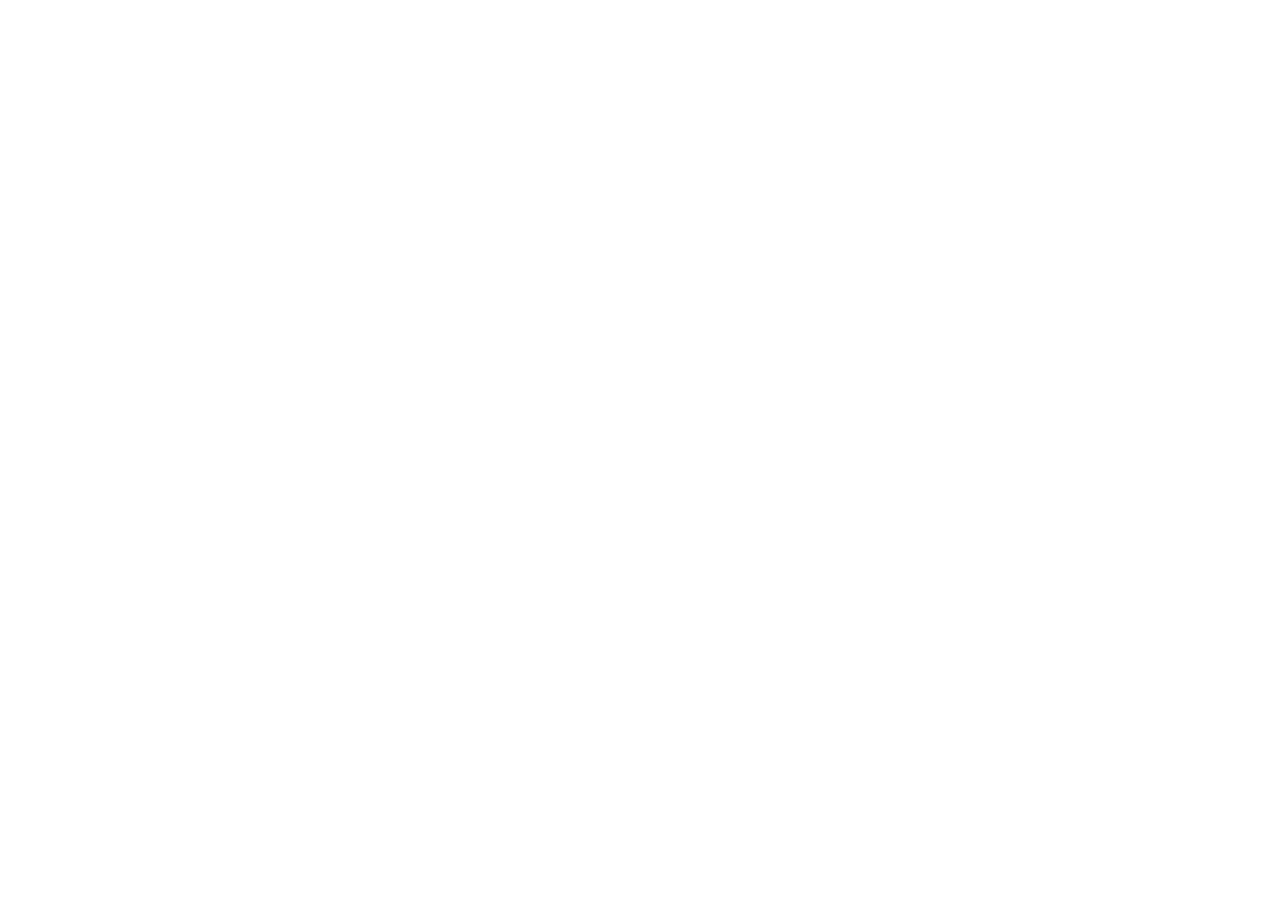
==== index.html @ 6d399a7b "Chance: built game (from 048cdc6)" ====
<!doctype html>
<html lang="en">
  <head>
    <meta charset="UTF-8" />
    <meta name="viewport" content="width=device-width, initial-scale=1, viewport-fit=cover" />
    <meta name="theme-color" content="#0a1020" />
    <title>Chance</title>
    <script type="module" crossorigin src="/chance/assets/index-m3_eQbz6.js"></script>
    <link rel="stylesheet" crossorigin href="/chance/assets/index-VLb3RYq-.css">
  </head>
  <body>
    <div id="root"></div>
  </body>
</html>
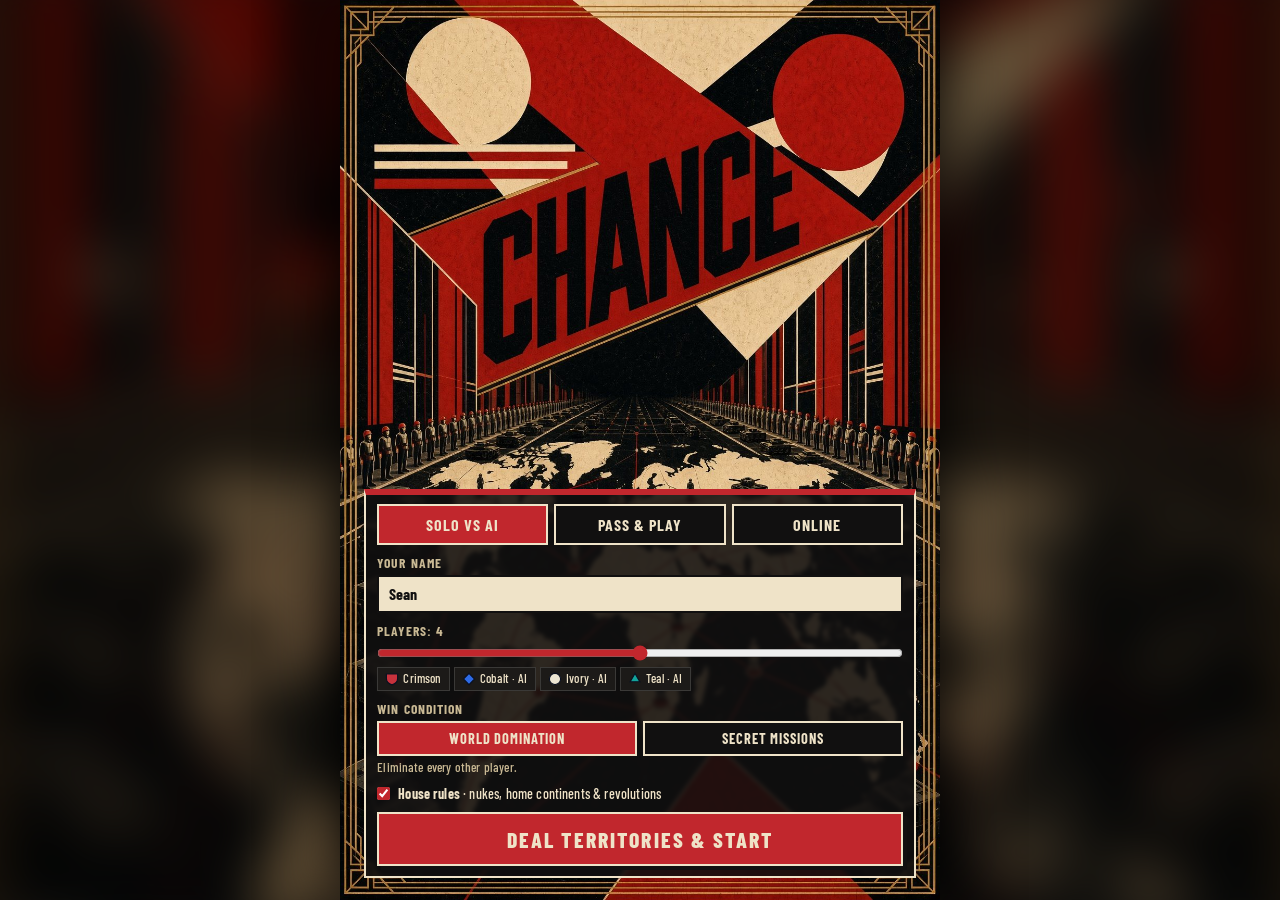
==== commit 6c9efa0a: "Chance: built game (from 3e6b5f7)" ====
--- a/index.html
+++ b/index.html
@@ -5,8 +5,8 @@
     <meta name="viewport" content="width=device-width, initial-scale=1, viewport-fit=cover" />
     <meta name="theme-color" content="#0a1020" />
     <title>Chance</title>
-    <script type="module" crossorigin src="/chance/assets/index-m3_eQbz6.js"></script>
-    <link rel="stylesheet" crossorigin href="/chance/assets/index-VLb3RYq-.css">
+    <script type="module" crossorigin src="./assets/index-CQI0tXYa.js"></script>
+    <link rel="stylesheet" crossorigin href="./assets/index-kdKNKv2z.css">
   </head>
   <body>
     <div id="root"></div>
--- a/assets/index-kdKNKv2z.css
+++ b/assets/index-kdKNKv2z.css
@@ -0,0 +1 @@
+/*! tailwindcss v4.3.3 | MIT License | https://tailwindcss.com */@layer properties{@supports (((-webkit-hyphens:none)) and (not (margin-trim:inline))) or ((-moz-orient:inline) and (not (color:rgb(from red r g b)))){*,:before,:after,::backdrop{--tw-rotate-x:initial;--tw-rotate-y:initial;--tw-rotate-z:initial;--tw-skew-x:initial;--tw-skew-y:initial;--tw-space-y-reverse:0;--tw-font-weight:initial;--tw-tracking:initial;--tw-shadow:0 0 #0000;--tw-shadow-color:initial;--tw-shadow-alpha:100%;--tw-inset-shadow:0 0 #0000;--tw-inset-shadow-color:initial;--tw-inset-shadow-alpha:100%;--tw-ring-color:initial;--tw-ring-shadow:0 0 #0000;--tw-inset-ring-color:initial;--tw-inset-ring-shadow:0 0 #0000;--tw-ring-inset:initial;--tw-ring-offset-width:0px;--tw-ring-offset-color:#fff;--tw-ring-offset-shadow:0 0 #0000;--tw-outline-style:solid;--tw-blur:initial;--tw-brightness:initial;--tw-contrast:initial;--tw-grayscale:initial;--tw-hue-rotate:initial;--tw-invert:initial;--tw-opacity:initial;--tw-saturate:initial;--tw-sepia:initial;--tw-drop-shadow:initial;--tw-drop-shadow-color:initial;--tw-drop-shadow-alpha:100%;--tw-drop-shadow-size:initial}}}@layer theme{:root,:host{--font-sans:-apple-system, BlinkMacSystemFont, "Segoe UI", Roboto, "Helvetica Neue", "Noto Sans", Arial, sans-serif, "Apple Color Emoji", "Segoe UI Emoji", "Segoe UI Symbol", "Noto Color Emoji";--font-mono:ui-monospace, SFMono-Regular, Menlo, Monaco, Consolas, "Liberation Mono", "Courier New", monospace;--color-red-300:oklch(80.8% .114 19.571);--spacing:.25rem;--container-sm:24rem;--text-xs:.75rem;--text-xs--line-height:calc(1 / .75);--text-sm:.875rem;--text-sm--line-height:calc(1.25 / .875);--text-lg:1.125rem;--text-lg--line-height:calc(1.75 / 1.125);--text-2xl:1.5rem;--text-2xl--line-height:calc(2 / 1.5);--font-weight-bold:700;--font-weight-black:900;--tracking-wider:.05em;--radius-sm:.25rem;--default-transition-duration:.15s;--default-transition-timing-function:cubic-bezier(.4, 0, .2, 1);--default-font-family:var(--font-sans);--default-mono-font-family:var(--font-mono)}}@layer base{*,:after,:before,::backdrop{box-sizing:border-box;border:0 solid;margin:0;padding:0}::file-selector-button{box-sizing:border-box;border:0 solid;margin:0;padding:0}html,:host{-webkit-text-size-adjust:100%;-moz-tab-size:4;tab-size:4;line-height:1.5;font-family:var(--default-font-family,-apple-system, BlinkMacSystemFont, "Segoe UI", Roboto, "Helvetica Neue", "Noto Sans", Arial, sans-serif, "Apple Color Emoji", "Segoe UI Emoji", "Segoe UI Symbol", "Noto Color Emoji");font-feature-settings:var(--default-font-feature-settings,normal);font-variation-settings:var(--default-font-variation-settings,normal);-webkit-tap-highlight-color:transparent}hr{height:0;color:inherit;border-top-width:1px}abbr:where([title]){-webkit-text-decoration:underline dotted;text-decoration:underline dotted}h1,h2,h3,h4,h5,h6{font-size:inherit;font-weight:inherit}a{color:inherit;-webkit-text-decoration:inherit;text-decoration:inherit}b,strong{font-weight:bolder}code,kbd,samp,pre{font-family:var(--default-mono-font-family,ui-monospace, SFMono-Regular, Menlo, Monaco, Consolas, "Liberation Mono", "Courier New", monospace);font-feature-settings:var(--default-mono-font-feature-settings,normal);font-variation-settings:var(--default-mono-font-variation-settings,normal);font-size:1em}small{font-size:80%}sub,sup{vertical-align:baseline;font-size:75%;line-height:0;position:relative}sub{bottom:-.25em}sup{top:-.5em}table{text-indent:0;border-color:inherit;border-collapse:collapse}:-moz-focusring:where(:not(iframe)){outline:auto}progress{vertical-align:baseline}summary{display:list-item}ol,ul,menu{list-style:none}img,svg,video,canvas,audio,iframe,embed,object{vertical-align:middle;display:block}img,video{max-width:100%;height:auto}button,input,select,optgroup,textarea{font:inherit;font-feature-settings:inherit;font-variation-settings:inherit;letter-spacing:inherit;color:inherit;opacity:1;background-color:#0000;border-radius:0}::file-selector-button{font:inherit;font-feature-settings:inherit;font-variation-settings:inherit;letter-spacing:inherit;color:inherit;opacity:1;background-color:#0000;border-radius:0}:where(select:is([multiple],[size])) optgroup{font-weight:bolder}:where(select:is([multiple],[size])) optgroup option{padding-inline-start:20px}::file-selector-button{margin-inline-end:4px}::placeholder{opacity:1}@supports (not ((-webkit-appearance:-apple-pay-button))) or (contain-intrinsic-size:1px){::placeholder{color:currentColor}@supports (color:color-mix(in lab,red,red)){::placeholder{color:color-mix(in oklab,currentcolor 50%,transparent)}}}textarea{resize:vertical}::-webkit-search-decoration{-webkit-appearance:none}::-webkit-date-and-time-value{min-height:1lh;text-align:inherit}::-webkit-datetime-edit{display:inline-flex}::-webkit-datetime-edit-fields-wrapper{padding:0}::-webkit-datetime-edit{padding-block:0}::-webkit-datetime-edit-year-field{padding-block:0}::-webkit-datetime-edit-month-field{padding-block:0}::-webkit-datetime-edit-day-field{padding-block:0}::-webkit-datetime-edit-hour-field{padding-block:0}::-webkit-datetime-edit-minute-field{padding-block:0}::-webkit-datetime-edit-second-field{padding-block:0}::-webkit-datetime-edit-millisecond-field{padding-block:0}::-webkit-datetime-edit-meridiem-field{padding-block:0}::-webkit-calendar-picker-indicator{line-height:1}:-moz-ui-invalid{box-shadow:none}button,input:where([type=button],[type=reset],[type=submit]){-webkit-appearance:button;-moz-appearance:button;appearance:button}::file-selector-button{-webkit-appearance:button;-moz-appearance:button;appearance:button}::-webkit-inner-spin-button{height:auto}::-webkit-outer-spin-button{height:auto}[hidden]:where(:not([hidden=until-found])){display:none!important}}@layer components;@layer utilities{.visible{visibility:visible}.absolute{position:absolute}.fixed{position:fixed}.relative{position:relative}.static{position:static}.container{width:100%}@media(min-width:40rem){.container{max-width:40rem}}@media(min-width:48rem){.container{max-width:48rem}}@media(min-width:64rem){.container{max-width:64rem}}@media(min-width:80rem){.container{max-width:80rem}}@media(min-width:96rem){.container{max-width:96rem}}.my-1{margin-block:var(--spacing)}.my-2{margin-block:calc(var(--spacing) * 2)}.mt-1{margin-top:var(--spacing)}.mt-2{margin-top:calc(var(--spacing) * 2)}.mb-1{margin-bottom:var(--spacing)}.mb-2{margin-bottom:calc(var(--spacing) * 2)}.mb-3{margin-bottom:calc(var(--spacing) * 3)}.block{display:block}.flex{display:flex}.grid{display:grid}.hidden{display:none}.inline{display:inline}.inline-block{display:inline-block}.table{display:table}.h-3{height:calc(var(--spacing) * 3)}.w-3{width:calc(var(--spacing) * 3)}.w-full{width:100%}.max-w-sm{max-width:var(--container-sm)}.flex-1{flex:1}.shrink{flex-shrink:1}.grow{flex-grow:1}.transform{transform:var(--tw-rotate-x,) var(--tw-rotate-y,) var(--tw-rotate-z,) var(--tw-skew-x,) var(--tw-skew-y,)}.transform\!{transform:var(--tw-rotate-x,) var(--tw-rotate-y,) var(--tw-rotate-z,) var(--tw-skew-x,) var(--tw-skew-y,)!important}.cursor-pointer{cursor:pointer}.resize{resize:both}.grid-cols-2{grid-template-columns:repeat(2,minmax(0,1fr))}.grid-cols-3{grid-template-columns:repeat(3,minmax(0,1fr))}.flex-wrap{flex-wrap:wrap}.items-center{align-items:center}.justify-center{justify-content:center}.gap-1{gap:var(--spacing)}.gap-1\.5{gap:calc(var(--spacing) * 1.5)}.gap-2{gap:calc(var(--spacing) * 2)}:where(.space-y-1>:not(:last-child)){--tw-space-y-reverse:0;margin-block-start:calc(var(--spacing) * var(--tw-space-y-reverse));margin-block-end:calc(var(--spacing) * calc(1 - var(--tw-space-y-reverse)))}.rounded{border-radius:.25rem}.rounded-sm{border-radius:var(--radius-sm)}.text-center{text-align:center}.text-left{text-align:left}.align-middle{vertical-align:middle}.text-2xl{font-size:var(--text-2xl);line-height:var(--tw-leading,var(--text-2xl--line-height))}.text-lg{font-size:var(--text-lg);line-height:var(--tw-leading,var(--text-lg--line-height))}.text-sm{font-size:var(--text-sm);line-height:var(--tw-leading,var(--text-sm--line-height))}.text-xs{font-size:var(--text-xs);line-height:var(--tw-leading,var(--text-xs--line-height))}.font-black{--tw-font-weight:var(--font-weight-black);font-weight:var(--font-weight-black)}.font-bold{--tw-font-weight:var(--font-weight-bold);font-weight:var(--font-weight-bold)}.tracking-wider{--tw-tracking:var(--tracking-wider);letter-spacing:var(--tracking-wider)}.text-\[\#C9B994\]{color:#c9b994}.text-\[\#E9DCC0\]{color:#e9dcc0}.text-\[\#ffd257\]{color:#ffd257}.text-red-300{color:var(--color-red-300)}.uppercase{text-transform:uppercase}.line-through{text-decoration-line:line-through}.underline{text-decoration-line:underline}.accent-\[\#C1272D\]{accent-color:#c1272d}.opacity-40{opacity:.4}.shadow{--tw-shadow:0 1px 3px 0 var(--tw-shadow-color,#0000001a), 0 1px 2px -1px var(--tw-shadow-color,#0000001a);box-shadow:var(--tw-inset-shadow),var(--tw-inset-ring-shadow),var(--tw-ring-offset-shadow),var(--tw-ring-shadow),var(--tw-shadow)}.ring{--tw-ring-shadow:var(--tw-ring-inset,) 0 0 0 calc(1px + var(--tw-ring-offset-width)) var(--tw-ring-color,currentcolor);box-shadow:var(--tw-inset-shadow),var(--tw-inset-ring-shadow),var(--tw-ring-offset-shadow),var(--tw-ring-shadow),var(--tw-shadow)}.outline{outline-style:var(--tw-outline-style);outline-width:1px}.blur{--tw-blur:blur(8px);filter:var(--tw-blur,) var(--tw-brightness,) var(--tw-contrast,) var(--tw-grayscale,) var(--tw-hue-rotate,) var(--tw-invert,) var(--tw-saturate,) var(--tw-sepia,) var(--tw-drop-shadow,)}.filter{filter:var(--tw-blur,) var(--tw-brightness,) var(--tw-contrast,) var(--tw-grayscale,) var(--tw-hue-rotate,) var(--tw-invert,) var(--tw-saturate,) var(--tw-sepia,) var(--tw-drop-shadow,)}.filter\!{filter:var(--tw-blur,) var(--tw-brightness,) var(--tw-contrast,) var(--tw-grayscale,) var(--tw-hue-rotate,) var(--tw-invert,) var(--tw-saturate,) var(--tw-sepia,) var(--tw-drop-shadow,)!important}.transition{transition-property:color,background-color,border-color,outline-color,text-decoration-color,fill,stroke,--tw-gradient-from,--tw-gradient-via,--tw-gradient-to,opacity,box-shadow,transform,translate,scale,rotate,filter,-webkit-backdrop-filter,backdrop-filter,display,content-visibility,overlay,pointer-events;transition-timing-function:var(--tw-ease,var(--default-transition-timing-function));transition-duration:var(--tw-duration,var(--default-transition-duration))}}@font-face{font-family:Chance Serif;src:url(./DejaVuSerif-Bold-DDJWXn0h.ttf)format("truetype");font-weight:700;font-display:block}@font-face{font-family:Chance Condensed;src:url(./BarlowCondensed-Medium-D5SstYzJ.ttf)format("truetype");font-weight:500;font-display:swap}@font-face{font-family:Chance Condensed;src:url(./BarlowCondensed-Bold-B8gd-ZdH.ttf)format("truetype");font-weight:700;font-display:swap}@font-face{font-family:Chance Condensed;src:url(./BarlowCondensed-ExtraBold-BvZWzdVf.ttf)format("truetype");font-weight:800;font-display:swap}:root{--red:#c1272d;--red-hi:#d8363c;--ink:#111010;--ink2:#1c1a18;--cream:#efe3c8;--cream2:#c9b994;--gold:#b8964f}html,body,#root{background:var(--ink);color:var(--cream);letter-spacing:.01em;margin:0;font-family:Chance Condensed,Barlow Condensed,Arial Narrow,system-ui,sans-serif;font-weight:500}.menu-bg{background:var(--ink)}.btn{background:var(--ink);border:2px solid var(--cream);color:var(--cream);text-transform:uppercase;letter-spacing:.06em;border-radius:0;padding:.4rem .8rem;font-weight:700}.btn:hover{background:#2a2622}.btn-on{background:var(--red);color:var(--cream);border-color:var(--cream)}.btn-on:hover{background:var(--red-hi)}.btn-sm{padding:.3rem .65rem;font-size:.9rem}.btn-xs{border-width:1px;padding:.15rem .45rem;font-size:.78rem}.btn-start{letter-spacing:.1em;box-shadow:4px 4px 0 var(--ink);padding:.55rem;font-size:1.35rem;font-weight:800}.panel{border:2px solid var(--cream2);border-top:6px solid var(--red);background:#111010ee;border-radius:0;padding:.6rem .75rem}.card{background:var(--cream);color:var(--ink);border:1px solid var(--ink);border-radius:0;padding:.15rem .4rem;font-size:.78rem;font-weight:700}.wordmark{letter-spacing:.08em;background:var(--red);color:var(--ink);padding:0 .5rem;font-size:1.35rem;font-weight:800;display:inline-block;transform:skew(-12deg)}.lbl{text-transform:uppercase;letter-spacing:.08em;color:var(--cream2);margin-bottom:.1rem;font-size:.85rem;font-weight:700;display:block}.field{background:var(--cream);width:100%;color:var(--ink);border:2px solid var(--ink);border-radius:0;padding:.3rem .6rem;font-size:1rem;font-weight:700}.chip{background:var(--ink2);border:1px solid #fff2;align-items:center;gap:.25rem;padding:.1rem .45rem;font-size:.8rem;display:flex}.hint{color:var(--cream2);margin-bottom:.5rem;font-size:.82rem;line-height:1.2}.title-screen{background:var(--ink);justify-content:center;align-items:center;display:flex;position:fixed;top:0;right:0;bottom:0;left:0;overflow:hidden}.title-screen:before{content:"";background:var(--poster) center / cover no-repeat;filter:blur(28px)brightness(.45)saturate(1.2);position:absolute;top:-40px;right:-40px;bottom:-40px;left:-40px}.poster-box{aspect-ratio:2/3;max-width:100vw;height:min(100dvh,150vw);position:relative;box-shadow:0 0 60px #000}.poster-img{object-fit:contain;-webkit-user-select:none;user-select:none;width:100%;height:100%;display:block}.poster-slot{justify-content:center;align-items:flex-end;display:flex;position:absolute;top:47%;right:4%;bottom:2.5%;left:4%}.poster-panel{border:2px solid var(--cream);border-top:6px solid var(--red);-webkit-backdrop-filter:blur(2px);backdrop-filter:blur(2px);width:100%;max-height:100%;color:var(--cream);background:#111010dd;padding:.6rem .7rem;overflow-y:auto}.poster-panel.loading{text-align:center;text-transform:uppercase;letter-spacing:.15em;max-width:70%;font-size:1.1rem;font-weight:800}.loadbar{border:2px solid var(--cream);height:10px;margin-bottom:.4rem;overflow:hidden}.loadbar i{background:var(--red);width:40%;height:100%;animation:.9s ease-in-out infinite alternate load;display:block}@keyframes load{0%{transform:translate(-100%)}to{transform:translate(250%)}}@media(max-aspect-ratio:2/3){.title-screen{align-items:flex-start}.poster-box{width:100vw;height:auto}.poster-slot{top:auto;left:16px;right:16px;bottom:calc(16px + env(safe-area-inset-bottom));position:fixed}.poster-panel{max-height:calc(100dvh - 32px - 82vw)}}.turnchip{text-transform:uppercase;letter-spacing:.05em;text-transform:capitalize;border:2px solid #0a1020;border-radius:0;margin-left:auto;padding:.15rem .7rem;font-size:.8rem;font-weight:700}.overlay{z-index:20;background:#111010cc;justify-content:center;align-items:center;display:flex;position:fixed;top:0;right:0;bottom:0;left:0}.game{height:100dvh;display:grid}.game.desktop{grid-template-rows:auto 1fr;grid-template-columns:1fr 300px}.game.desktop .topbar{grid-column:1/3}.game.desktop .side{overflow-y:auto}.game.portrait{grid-template-rows:auto auto auto 1fr}.game.portrait .side{overflow-y:auto}.topbar{background:var(--ink);border-bottom:4px solid var(--red);align-items:center;gap:.6rem;padding:.4rem .6rem;display:flex}.boardwrap{background:#020611;min-height:0;position:relative}.game.desktop .boardwrap{height:100%}.side{background:var(--ink2);flex-direction:column;gap:.5rem;padding:.5rem;display:flex}.zoombar{flex-wrap:nowrap;gap:.25rem;max-width:calc(100% - .8rem);display:flex;position:absolute;bottom:.4rem;left:.4rem;overflow-x:auto}.board{touch-action:none;-webkit-user-select:none;user-select:none;width:100%;height:100%;display:block}.game.portrait .board{aspect-ratio:1/.85;height:auto}.terr{fill:#0000;stroke:#0000;cursor:pointer}.terr:hover{fill:#ffffff14}.terr.sel{fill:#ffffff2e;stroke:#fff;stroke-width:8px}.terr.tgt{fill:#ffd2571f;stroke:#ffd257;stroke-width:6px;stroke-dasharray:18 12}.army{pointer-events:none}.piece *{vector-effect:non-scaling-stroke}.plate,.piece,.dust,.merge{transform-box:fill-box;transform-origin:50%}.plate.drop{animation:.12s ease-out drop}@keyframes drop{0%{transform:scale(1.15)}to{transform:scale(1)}}.dust{opacity:0;animation:.42s ease-out dust}@keyframes dust{0%{opacity:.45;transform:scale(.8)}to{opacity:0;transform:scale(1.8)}}.plate.merge{animation:.12s ease-out drop}.merge .piece:first-child{animation:.26s cubic-bezier(.3,1.6,.6,1) snap}@keyframes snap{0%{opacity:.3;transform:scale(.4)}to{opacity:1;transform:scale(1)}}.plate.flip{animation:.18s ease-in-out flip}@keyframes flip{0%{transform:scaleX(-1)}50%{transform:scaleX(0)}to{transform:scaleX(1)}}.capflash{opacity:0;pointer-events:none;animation:.7s ease-out capflash}@keyframes capflash{0%{opacity:.25}to{opacity:0}}.pulse{opacity:0;pointer-events:none;animation:1.1s ease-out pulse}@keyframes pulse{50%{opacity:.5}}.attack{pointer-events:none}.arc{animation:.6s linear infinite march}@keyframes march{to{stroke-dashoffset:-140px}}.dicefloat{animation:1.3s ease-out forwards float}@keyframes float{0%{opacity:0;transform:translateY(20px)}15%{opacity:1}80%{opacity:1}to{opacity:0;transform:translateY(-40px)}}.flag{animation:.2s ease-out drop}@media(prefers-reduced-motion:reduce){:not(.mush-static):not(.die){animation:none!important}}.zoombar.chipbar{background:var(--ink);scrollbar-width:none;border-bottom:1px solid #fff2;max-width:none;padding:.3rem .5rem;position:static}.zoombar.chipbar .btn-xs{white-space:nowrap;flex:none;padding:.2rem .55rem;font-size:.75rem}.mission{background:var(--cream);color:var(--ink);border:1px solid #0a1020;border-radius:0;padding:.4rem .6rem;border-left:6px solid var(--red)!important}.btn-nuke{color:var(--ink);border-color:var(--ink);background:#ffd21f}.btn-rev{background:var(--red);color:var(--cream)}.overlay-soft{background:#0a080673}.nukeprompt{box-shadow:0 0 0 4px var(--ink),0 0 40px #ffd21f59;border:3px solid #ffd21f}.nukeprompt.boom{animation:.5s 2 shake}.nukeprompt.rev{border-color:var(--red);box-shadow:0 0 0 4px var(--ink),0 0 40px #c1272d80}.nukehead{letter-spacing:.06em;color:#ffd21f;font-family:Barlow Condensed,sans-serif;font-size:1.9rem;font-weight:900;line-height:1}.nukeprompt.rev .nukehead{color:#ff6b6b}.bigdie{background:var(--cream);width:46px;height:46px;color:var(--ink);border:2px solid var(--ink);box-shadow:0 3px 0 var(--ink);border-radius:8px;place-items:center;font:900 26px Barlow Condensed,sans-serif;display:inline-grid}.bigdie.rolling{animation:.35s linear infinite roll}.bigdie.dbl{background:#7be08a}.homebadge{color:var(--cream2);align-items:center;gap:1px;font-size:11px;display:inline-flex}@keyframes roll{0%{transform:rotate(0)}50%{transform:rotate(14deg)translateY(-3px)}to{transform:rotate(0)}}@keyframes shake{0%,to{transform:translate(0)}25%{transform:translate(-6px)}75%{transform:translate(6px)}}.nukefx .ring{stroke:#ffd21f;transform-box:fill-box;transform-origin:50%;animation:1.3s ease-out forwards blast}.nukefx .r2{stroke:#ff5a1f;animation-delay:.15s}.nukefx .core{fill:#fff6c2;transform-box:fill-box;transform-origin:50%;animation:1.2s ease-out forwards flash}.nukefx.rev .ring{stroke:#c1272d}.nukefx.rev .core{fill:#ff9b9b}.nukefx.blocked .ring{stroke:#7be08a}.nukefx.blocked .core{fill:#c9f5cf}@keyframes blast{0%{opacity:1;transform:scale(.3)}to{opacity:0;transform:scale(6)}}@keyframes flash{0%{opacity:1;transform:scale(.2)}40%{opacity:.9;transform:scale(2.2)}to{opacity:0;transform:scale(3)}}.nuked .glow{transform-box:fill-box;transform-origin:50%;animation:2.4s ease-in-out infinite glow}@keyframes glow{50%{opacity:.4;transform:scale(1.25)}}.crosswarn{color:#fde68a;background:#facc151f;border:1px solid #facc15;border-radius:6px;padding:6px 8px}.mushroom *{transform-box:fill-box}.mushroom .mush-anim{animation:2.3s linear forwards m-all}.mushroom .mush-static{display:none}.mushroom .m-flash{transform-origin:50%;animation:2.3s ease-out forwards m-flash}.mushroom .m-shock{transform-origin:50%;animation:2.3s ease-out forwards m-shock}.mushroom .m-ground{transform-origin:50%;animation:2.3s ease-out forwards m-ground}.mushroom .m-stem{transform-origin:50% 100%;animation:2.3s cubic-bezier(.2,.8,.3,1) forwards m-stem}.mushroom .m-cap{transform-origin:50% 100%;animation:2.3s cubic-bezier(.2,.8,.3,1) forwards m-cap}.mushroom .m-rays{transform-origin:50%;animation:2.3s ease-out forwards m-rays}@keyframes m-all{0%,82%{opacity:1}to{opacity:0}}@keyframes m-flash{0%{opacity:1;transform:scale(.1)}12%{opacity:1;transform:scale(1.25)}22%{opacity:0;transform:scale(1.5)}to{opacity:0}}@keyframes m-shock{0%{opacity:0;transform:scale(.2)}6%{opacity:1}45%{opacity:0;transform:scale(2.6)}to{opacity:0}}@keyframes m-ground{0%,6%{transform:scale(0)}25%{transform:scale(1.15)}35%,to{transform:scale(1)}}@keyframes m-stem{0%,8%{transform:scaleY(0)}40%,to{transform:scaleY(1)}}@keyframes m-cap{0%,8%{transform:translateY(160px)scale(.15)}40%{transform:translateY(0)scale(1.06)}52%,to{transform:translateY(0)scale(1)}}@keyframes m-rays{0%,30%{opacity:0;transform:scale(0)rotate(0)}48%{opacity:1;transform:scale(1)rotate(8deg)}80%{opacity:1}to{opacity:0;transform:scale(1.08)rotate(18deg)}}@media(prefers-reduced-motion:reduce){.mushroom .mush-anim{display:none}.mushroom .mush-static{animation:1.8s ease-in-out forwards m-fade;display:inline}}@keyframes m-fade{0%{opacity:0}25%,70%{opacity:1}to{opacity:0}}.roomcode{letter-spacing:.28em;color:#f3e9d2;text-align:center;background:#1a1414;border:3px solid #c1272d;margin-bottom:4px;padding:6px 0 4px .28em;font:900 44px/1 Oswald,Impact,sans-serif;box-shadow:4px 4px #000}.seats{gap:3px;margin:0;padding:0;list-style:none;display:grid}.seat{background:#00000059;border-left:4px solid #c1272d;align-items:center;gap:6px;padding:4px 6px;font-size:13px;display:flex}.seat.empty{opacity:.45;border-left-color:#6b5f4a;font-style:italic}.seat .tag{letter-spacing:.08em;color:#111;background:#e9dcc0;padding:0 4px;font-size:10px;font-weight:800}.seat .dot{background:#6b5f4a;border-radius:50%;width:9px;height:9px}.seat .dot.on{background:#6fd36a}.code-field{text-transform:uppercase;letter-spacing:.3em;font-weight:800}.roomchip{letter-spacing:.08em;color:#f3e9d2;white-space:nowrap;background:#1a1414;border:2px solid #c1272d;margin-left:auto;margin-right:6px;padding:2px 6px;font-size:11px;font-weight:800}@property --tw-rotate-x{syntax:"*";inherits:false}@property --tw-rotate-y{syntax:"*";inherits:false}@property --tw-rotate-z{syntax:"*";inherits:false}@property --tw-skew-x{syntax:"*";inherits:false}@property --tw-skew-y{syntax:"*";inherits:false}@property --tw-space-y-reverse{syntax:"*";inherits:false;initial-value:0}@property --tw-font-weight{syntax:"*";inherits:false}@property --tw-tracking{syntax:"*";inherits:false}@property --tw-shadow{syntax:"*";inherits:false;initial-value:0 0 #0000}@property --tw-shadow-color{syntax:"*";inherits:false}@property --tw-shadow-alpha{syntax:"<percentage>";inherits:false;initial-value:100%}@property --tw-inset-shadow{syntax:"*";inherits:false;initial-value:0 0 #0000}@property --tw-inset-shadow-color{syntax:"*";inherits:false}@property --tw-inset-shadow-alpha{syntax:"<percentage>";inherits:false;initial-value:100%}@property --tw-ring-color{syntax:"*";inherits:false}@property --tw-ring-shadow{syntax:"*";inherits:false;initial-value:0 0 #0000}@property --tw-inset-ring-color{syntax:"*";inherits:false}@property --tw-inset-ring-shadow{syntax:"*";inherits:false;initial-value:0 0 #0000}@property --tw-ring-inset{syntax:"*";inherits:false}@property --tw-ring-offset-width{syntax:"<length>";inherits:false;initial-value:0}@property --tw-ring-offset-color{syntax:"*";inherits:false;initial-value:#fff}@property --tw-ring-offset-shadow{syntax:"*";inherits:false;initial-value:0 0 #0000}@property --tw-outline-style{syntax:"*";inherits:false;initial-value:solid}@property --tw-blur{syntax:"*";inherits:false}@property --tw-brightness{syntax:"*";inherits:false}@property --tw-contrast{syntax:"*";inherits:false}@property --tw-grayscale{syntax:"*";inherits:false}@property --tw-hue-rotate{syntax:"*";inherits:false}@property --tw-invert{syntax:"*";inherits:false}@property --tw-opacity{syntax:"*";inherits:false}@property --tw-saturate{syntax:"*";inherits:false}@property --tw-sepia{syntax:"*";inherits:false}@property --tw-drop-shadow{syntax:"*";inherits:false}@property --tw-drop-shadow-color{syntax:"*";inherits:false}@property --tw-drop-shadow-alpha{syntax:"<percentage>";inherits:false;initial-value:100%}@property --tw-drop-shadow-size{syntax:"*";inherits:false}.die{display:inline-grid;grid-template:repeat(3,1fr)/repeat(3,1fr);width:38px;height:38px;padding:5px;gap:1px;border-radius:8px;box-sizing:border-box;flex:none}.die i{display:block;border-radius:50%}.die-att{background:linear-gradient(145deg,#e8443a,#a8140e);box-shadow:inset 0 -3px #00000040,0 2px 6px #00000080}.die-att i.pip{background:#fff}.die-def{background:linear-gradient(145deg,#fff,#dcd6c8);box-shadow:inset 0 -3px #00000026,0 2px 6px #00000080}.die-def i.pip{background:#111}.die.rolling{animation:die-tumble .8s cubic-bezier(.3,.7,.4,1) both;animation-delay:calc(var(--i,0) * 25ms)}.die.settled{animation:die-settle .25s ease-out}@keyframes die-tumble{0%{transform:translate(-40px,-30px) rotate(-200deg) scale(.6);opacity:0}25%{transform:translate(10px,6px) rotate(120deg) scale(1.1);opacity:1}50%{transform:translate(-6px,-10px) rotate(-60deg)}75%{transform:translate(4px,3px) rotate(25deg)}to{transform:none}}@keyframes die-settle{0%{transform:scale(1.18)}to{transform:none}}@keyframes die-fade{0%{opacity:0}to{opacity:1}}.dicetray{position:absolute;top:10px;left:50%;transform:translate(-50%);z-index:30;display:flex;flex-direction:column;align-items:center;gap:4px;background:#14100ae0;border:1px solid #6b5a3a;border-radius:12px;padding:8px 14px;color:#f3e9d2;pointer-events:none;min-width:220px}.dt-row{display:flex;align-items:center;gap:8px}.dt-dice{display:flex;gap:6px}.dt-who{font-size:12px;font-weight:700;min-width:56px}.dt-row:first-child .dt-who{text-align:right}.dt-vs{font-size:10px;letter-spacing:.2em;color:#c9b994}.dt-res{font-size:12px;margin:2px 0 0}.nukedie{display:inline-block;border-radius:10px}.nukedie .die{width:52px;height:52px;padding:7px}.nukedie.dbl{box-shadow:0 0 0 3px #57ff8a,0 0 18px #57ff8a}.bigdie{background:#fff!important;color:#111!important}.portrait .dicetray{top:6px;padding:6px 10px}.portrait .die{width:32px;height:32px;padding:4px}.btn-roll{background:#b3221a;color:#fff;border-color:#e8443a}@media(prefers-reduced-motion:reduce){.die.rolling,.die.settled{animation:die-fade .3s ease-out both}}:root{--chat-width:min(82vw,360px);--chat-tab-w:40px;--chat-tab-h:92px;--chat-tab-offset:14px;--chat-top:56px;--chat-bottom:0px;--chat-right:0px;--chat-z:45;--chat-open-ms:.22s;--chat-close-ms:.18s;--chat-overshoot:6px}#chance-chat-scrim{position:fixed;left:0;right:var(--chat-right);top:var(--chat-top);bottom:var(--chat-bottom);background:#0006;z-index:calc(var(--chat-z) - 1);opacity:0;pointer-events:none;transition:opacity var(--chat-close-ms) ease-in}#chance-chat-scrim.on{opacity:1;pointer-events:auto;transition-duration:var(--chat-open-ms)}#chance-chat-clip{position:fixed;left:0;right:var(--chat-right);top:var(--chat-top);bottom:var(--chat-bottom);overflow:hidden;pointer-events:none;z-index:var(--chat-z)}#chance-chat{position:absolute;right:0;top:0;bottom:0;width:var(--chat-width);transform:translate(100%);transition:transform var(--chat-close-ms) ease-in;color:var(--cream);pointer-events:none;font-size:15px}#chance-chat.open{transform:translate(0);transition:none;animation:chance-chat-in var(--chat-open-ms) ease-out}@keyframes chance-chat-in{0%{transform:translate(100%)}70%{transform:translate(calc(-1 * var(--chat-overshoot)))}to{transform:translate(0)}}#chance-chat .chat-tab{pointer-events:auto;position:absolute;right:100%;top:var(--chat-tab-offset);width:var(--chat-tab-w);height:var(--chat-tab-h);padding:0;background:var(--ink);color:var(--cream);border:2px solid var(--cream);border-right:none;border-top:6px solid var(--red);border-radius:0;display:flex;flex-direction:column;align-items:center;justify-content:center;gap:4px;cursor:pointer;touch-action:manipulation;box-shadow:-4px 4px #0009}#chance-chat .chat-tab svg{width:20px;height:20px}#chance-chat .chat-tab-lbl{writing-mode:vertical-rl;transform:rotate(180deg);font-weight:800;font-size:12px;letter-spacing:.14em}#chance-chat:not(.open) .chat-tab.alert{background:var(--red);color:var(--cream)}#chance-chat .chat-badge{position:absolute;top:-12px;left:-10px;min-width:22px;height:22px;padding:0 4px;box-sizing:border-box;background:var(--red);color:var(--cream);border:2px solid var(--cream);font-weight:800;font-size:13px;line-height:18px;text-align:center;box-shadow:2px 2px 0 var(--ink)}#chance-chat .chat-badge[hidden]{display:none}#chance-chat .chat-badge.stamp{animation:chance-chat-stamp .25s ease-out 1}@keyframes chance-chat-stamp{0%{transform:scale(1.25) rotate(-6deg)}60%{transform:scale(.95)}to{transform:scale(1)}}#chance-chat .chat-panel{pointer-events:auto;visibility:hidden;transition:visibility 0s linear var(--chat-close-ms);height:100%;display:flex;flex-direction:column;background:#111010f2;border:2px solid var(--cream2);border-right:none;border-top:6px solid var(--red);box-shadow:-8px 0 #00000073;touch-action:pan-y;overscroll-behavior-x:none}#chance-chat.open .chat-panel{visibility:visible;transition:none}#chance-chat header{display:flex;align-items:baseline;gap:8px;padding:8px 10px 8px 12px;border-bottom:2px solid #ffffff22}#chance-chat header h2{margin:0;font-size:20px;font-weight:800;letter-spacing:.08em}#chance-chat header .room{color:var(--cream2);font-size:12px;font-weight:700;letter-spacing:.12em}#chance-chat .chat-close{margin-left:auto;align-self:center;background:var(--ink);border:2px solid var(--cream);color:var(--cream);border-radius:0;padding:2px;display:flex;cursor:pointer}#chance-chat .chat-close svg{width:18px;height:18px}#chance-chat .chat-list{flex:1;overflow-y:auto;padding:10px;display:flex;flex-direction:column;gap:6px;overscroll-behavior:contain}#chance-chat .chat-msg{background:var(--ink2);border:1px solid #ffffff22;border-left:5px solid var(--who,var(--cream2));padding:4px 8px 5px;max-width:86%;align-self:flex-start;overflow-wrap:anywhere;white-space:pre-wrap;line-height:1.2}#chance-chat .chat-msg.mine{align-self:flex-end;background:#2a1414;border-left:1px solid #ffffff22;border-right:5px solid var(--who,var(--red))}#chance-chat .chat-msg .who{display:block;font-size:12px;font-weight:800;text-transform:uppercase;letter-spacing:.08em;color:var(--who,var(--cream2));filter:brightness(1.35)}#chance-chat .chat-sys{align-self:stretch;margin:2px 0;text-align:center;font-size:13px;font-weight:700;color:var(--cream2);text-transform:uppercase;letter-spacing:.04em}#chance-chat .chat-sys.nuke,#chance-chat .chat-sys.revolution,#chance-chat .chat-sys.elimination,#chance-chat .chat-sys.win{background:var(--red);color:var(--cream);padding:4px 6px;border:2px solid var(--ink);box-shadow:2px 2px #000}#chance-chat .chat-sys.blocked{border:2px solid var(--cream2);padding:3px 6px}#chance-chat .chat-sys.turn{font-size:11px;opacity:.7}#chance-chat .chat-sys.err{color:#ff9a8a}#chance-chat .chat-empty{color:var(--cream2);text-align:center;margin-top:20px}#chance-chat .chat-quick{display:flex;gap:6px;overflow-x:auto;padding:8px 8px 0;scrollbar-width:none}#chance-chat .chat-quick::-webkit-scrollbar{display:none}#chance-chat .chat-quick button{flex:none;background:var(--ink);border:2px solid var(--cream2);color:var(--cream);border-radius:0;padding:2px 9px;font:inherit;font-size:13px;font-weight:700;text-transform:uppercase;letter-spacing:.04em;cursor:pointer}#chance-chat .chat-quick button:hover{border-color:var(--cream);background:var(--ink2)}#chance-chat form{display:flex;gap:6px;padding:8px 8px 10px}#chance-chat input{flex:1;min-width:0;background:var(--cream);color:var(--ink);border:2px solid var(--ink);outline:2px solid var(--cream2);border-radius:0;padding:7px 8px;font:inherit;font-weight:700;font-size:16px}#chance-chat input::placeholder{color:#111010aa}#chance-chat form .btn{padding:0 14px}#chance-chat form .btn:disabled{opacity:.5}@media(prefers-reduced-motion:reduce){#chance-chat,#chance-chat.open{transform:none;animation:none}#chance-chat .chat-panel{opacity:0}#chance-chat.open .chat-panel{opacity:1}#chance-chat .chat-tab{right:0}#chance-chat.open .chat-tab{right:100%}}html.chance-chat-open,html.chance-chat-open body{overscroll-behavior-x:none}
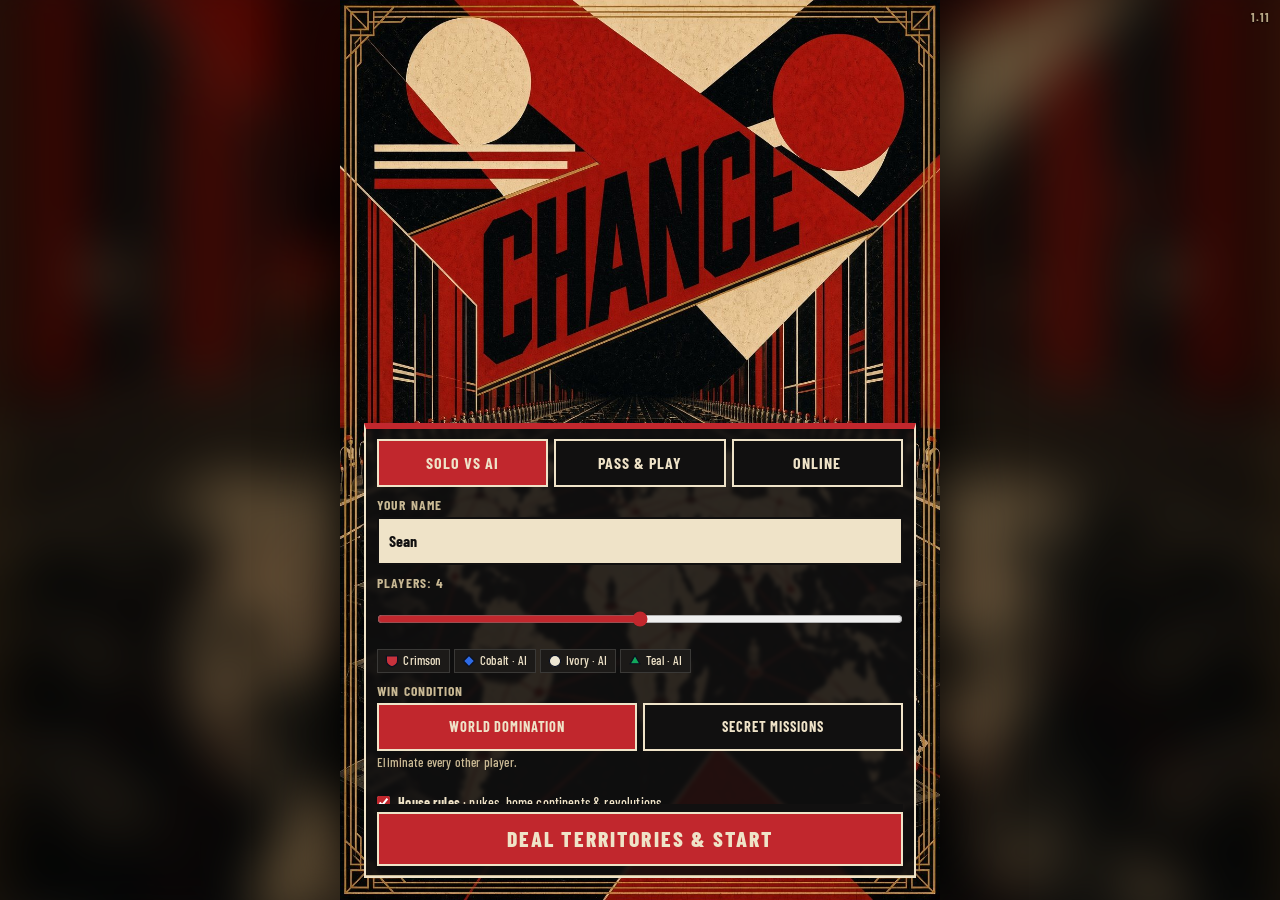
==== commit 3f4b89c0: "Chance 1.11: built game (from b53a14e)" ====
--- a/index.html
+++ b/index.html
@@ -4,9 +4,9 @@
     <meta charset="UTF-8" />
     <meta name="viewport" content="width=device-width, initial-scale=1, viewport-fit=cover" />
     <meta name="theme-color" content="#0a1020" />
-    <title>Chance</title>
-    <script type="module" crossorigin src="./assets/index-CQI0tXYa.js"></script>
-    <link rel="stylesheet" crossorigin href="./assets/index-kdKNKv2z.css">
+    <title>Chance 1.11</title>
+    <script type="module" crossorigin src="./assets/index-D2N4lSxD.js"></script>
+    <link rel="stylesheet" crossorigin href="./assets/index-Co9cI-wk.css">
   </head>
   <body>
     <div id="root"></div>
--- a/assets/index-Co9cI-wk.css
+++ b/assets/index-Co9cI-wk.css
@@ -0,0 +1 @@
+/*! tailwindcss v4.3.3 | MIT License | https://tailwindcss.com */@layer properties{@supports (((-webkit-hyphens:none)) and (not (margin-trim:inline))) or ((-moz-orient:inline) and (not (color:rgb(from red r g b)))){*,:before,:after,::backdrop{--tw-rotate-x:initial;--tw-rotate-y:initial;--tw-rotate-z:initial;--tw-skew-x:initial;--tw-skew-y:initial;--tw-space-y-reverse:0;--tw-font-weight:initial;--tw-tracking:initial;--tw-ordinal:initial;--tw-slashed-zero:initial;--tw-numeric-figure:initial;--tw-numeric-spacing:initial;--tw-numeric-fraction:initial;--tw-shadow:0 0 #0000;--tw-shadow-color:initial;--tw-shadow-alpha:100%;--tw-inset-shadow:0 0 #0000;--tw-inset-shadow-color:initial;--tw-inset-shadow-alpha:100%;--tw-ring-color:initial;--tw-ring-shadow:0 0 #0000;--tw-inset-ring-color:initial;--tw-inset-ring-shadow:0 0 #0000;--tw-ring-inset:initial;--tw-ring-offset-width:0px;--tw-ring-offset-color:#fff;--tw-ring-offset-shadow:0 0 #0000;--tw-outline-style:solid;--tw-blur:initial;--tw-brightness:initial;--tw-contrast:initial;--tw-grayscale:initial;--tw-hue-rotate:initial;--tw-invert:initial;--tw-opacity:initial;--tw-saturate:initial;--tw-sepia:initial;--tw-drop-shadow:initial;--tw-drop-shadow-color:initial;--tw-drop-shadow-alpha:100%;--tw-drop-shadow-size:initial}}}@layer theme{:root,:host{--font-sans:-apple-system, BlinkMacSystemFont, "Segoe UI", Roboto, "Helvetica Neue", "Noto Sans", Arial, sans-serif, "Apple Color Emoji", "Segoe UI Emoji", "Segoe UI Symbol", "Noto Color Emoji";--font-mono:ui-monospace, SFMono-Regular, Menlo, Monaco, Consolas, "Liberation Mono", "Courier New", monospace;--color-red-300:oklch(80.8% .114 19.571);--spacing:.25rem;--container-sm:24rem;--text-xs:.75rem;--text-xs--line-height:calc(1 / .75);--text-sm:.875rem;--text-sm--line-height:calc(1.25 / .875);--text-lg:1.125rem;--text-lg--line-height:calc(1.75 / 1.125);--text-2xl:1.5rem;--text-2xl--line-height:calc(2 / 1.5);--font-weight-bold:700;--font-weight-black:900;--tracking-wider:.05em;--default-font-family:var(--font-sans);--default-mono-font-family:var(--font-mono)}}@layer base{*,:after,:before,::backdrop{box-sizing:border-box;border:0 solid;margin:0;padding:0}::file-selector-button{box-sizing:border-box;border:0 solid;margin:0;padding:0}html,:host{-webkit-text-size-adjust:100%;-moz-tab-size:4;tab-size:4;line-height:1.5;font-family:var(--default-font-family,-apple-system, BlinkMacSystemFont, "Segoe UI", Roboto, "Helvetica Neue", "Noto Sans", Arial, sans-serif, "Apple Color Emoji", "Segoe UI Emoji", "Segoe UI Symbol", "Noto Color Emoji");font-feature-settings:var(--default-font-feature-settings,normal);font-variation-settings:var(--default-font-variation-settings,normal);-webkit-tap-highlight-color:transparent}hr{height:0;color:inherit;border-top-width:1px}abbr:where([title]){-webkit-text-decoration:underline dotted;text-decoration:underline dotted}h1,h2,h3,h4,h5,h6{font-size:inherit;font-weight:inherit}a{color:inherit;-webkit-text-decoration:inherit;text-decoration:inherit}b,strong{font-weight:bolder}code,kbd,samp,pre{font-family:var(--default-mono-font-family,ui-monospace, SFMono-Regular, Menlo, Monaco, Consolas, "Liberation Mono", "Courier New", monospace);font-feature-settings:var(--default-mono-font-feature-settings,normal);font-variation-settings:var(--default-mono-font-variation-settings,normal);font-size:1em}small{font-size:80%}sub,sup{vertical-align:baseline;font-size:75%;line-height:0;position:relative}sub{bottom:-.25em}sup{top:-.5em}table{text-indent:0;border-color:inherit;border-collapse:collapse}:-moz-focusring:where(:not(iframe)){outline:auto}progress{vertical-align:baseline}summary{display:list-item}ol,ul,menu{list-style:none}img,svg,video,canvas,audio,iframe,embed,object{vertical-align:middle;display:block}img,video{max-width:100%;height:auto}button,input,select,optgroup,textarea{font:inherit;font-feature-settings:inherit;font-variation-settings:inherit;letter-spacing:inherit;color:inherit;opacity:1;background-color:#0000;border-radius:0}::file-selector-button{font:inherit;font-feature-settings:inherit;font-variation-settings:inherit;letter-spacing:inherit;color:inherit;opacity:1;background-color:#0000;border-radius:0}:where(select:is([multiple],[size])) optgroup{font-weight:bolder}:where(select:is([multiple],[size])) optgroup option{padding-inline-start:20px}::file-selector-button{margin-inline-end:4px}::placeholder{opacity:1}@supports (not ((-webkit-appearance:-apple-pay-button))) or (contain-intrinsic-size:1px){::placeholder{color:currentColor}@supports (color:color-mix(in lab,red,red)){::placeholder{color:color-mix(in oklab,currentcolor 50%,transparent)}}}textarea{resize:vertical}::-webkit-search-decoration{-webkit-appearance:none}::-webkit-date-and-time-value{min-height:1lh;text-align:inherit}::-webkit-datetime-edit{display:inline-flex}::-webkit-datetime-edit-fields-wrapper{padding:0}::-webkit-datetime-edit{padding-block:0}::-webkit-datetime-edit-year-field{padding-block:0}::-webkit-datetime-edit-month-field{padding-block:0}::-webkit-datetime-edit-day-field{padding-block:0}::-webkit-datetime-edit-hour-field{padding-block:0}::-webkit-datetime-edit-minute-field{padding-block:0}::-webkit-datetime-edit-second-field{padding-block:0}::-webkit-datetime-edit-millisecond-field{padding-block:0}::-webkit-datetime-edit-meridiem-field{padding-block:0}::-webkit-calendar-picker-indicator{line-height:1}:-moz-ui-invalid{box-shadow:none}button,input:where([type=button],[type=reset],[type=submit]){-webkit-appearance:button;-moz-appearance:button;appearance:button}::file-selector-button{-webkit-appearance:button;-moz-appearance:button;appearance:button}::-webkit-inner-spin-button{height:auto}::-webkit-outer-spin-button{height:auto}[hidden]:where(:not([hidden=until-found])){display:none!important}}@layer components;@layer utilities{.invisible{visibility:hidden}.visible{visibility:visible}.relative{position:relative}.static{position:static}.my-1{margin-block:var(--spacing)}.my-2{margin-block:calc(var(--spacing) * 2)}.mt-1{margin-top:var(--spacing)}.mt-2{margin-top:calc(var(--spacing) * 2)}.mb-1{margin-bottom:var(--spacing)}.mb-2{margin-bottom:calc(var(--spacing) * 2)}.mb-3{margin-bottom:calc(var(--spacing) * 3)}.block{display:block}.flex{display:flex}.grid{display:grid}.hidden{display:none}.inline{display:inline}.inline-block{display:inline-block}.table{display:table}.w-full{width:100%}.max-w-sm{max-width:var(--container-sm)}.flex-1{flex:1}.shrink{flex-shrink:1}.grow{flex-grow:1}.transform{transform:var(--tw-rotate-x,) var(--tw-rotate-y,) var(--tw-rotate-z,) var(--tw-skew-x,) var(--tw-skew-y,)}.cursor-pointer{cursor:pointer}.resize{resize:both}.grid-cols-2{grid-template-columns:repeat(2,minmax(0,1fr))}.grid-cols-3{grid-template-columns:repeat(3,minmax(0,1fr))}.flex-wrap{flex-wrap:wrap}.items-center{align-items:center}.justify-center{justify-content:center}.gap-1{gap:var(--spacing)}.gap-1\.5{gap:calc(var(--spacing) * 1.5)}.gap-2{gap:calc(var(--spacing) * 2)}:where(.space-y-1>:not(:last-child)){--tw-space-y-reverse:0;margin-block-start:calc(var(--spacing) * var(--tw-space-y-reverse));margin-block-end:calc(var(--spacing) * calc(1 - var(--tw-space-y-reverse)))}.rounded{border-radius:.25rem}.text-center{text-align:center}.text-left{text-align:left}.align-middle{vertical-align:middle}.text-2xl{font-size:var(--text-2xl);line-height:var(--tw-leading,var(--text-2xl--line-height))}.text-lg{font-size:var(--text-lg);line-height:var(--tw-leading,var(--text-lg--line-height))}.text-sm{font-size:var(--text-sm);line-height:var(--tw-leading,var(--text-sm--line-height))}.text-xs{font-size:var(--text-xs);line-height:var(--tw-leading,var(--text-xs--line-height))}.font-black{--tw-font-weight:var(--font-weight-black);font-weight:var(--font-weight-black)}.font-bold{--tw-font-weight:var(--font-weight-bold);font-weight:var(--font-weight-bold)}.tracking-wider{--tw-tracking:var(--tracking-wider);letter-spacing:var(--tracking-wider)}.text-\[\#C9B994\]{color:#c9b994}.text-\[\#E9DCC0\]{color:#e9dcc0}.text-\[\#ffd257\]{color:#ffd257}.text-red-300{color:var(--color-red-300)}.uppercase{text-transform:uppercase}.tabular-nums{--tw-numeric-spacing:tabular-nums;font-variant-numeric:var(--tw-ordinal,) var(--tw-slashed-zero,) var(--tw-numeric-figure,) var(--tw-numeric-spacing,) var(--tw-numeric-fraction,)}.line-through{text-decoration-line:line-through}.accent-\[\#C1272D\]{accent-color:#c1272d}.opacity-40{opacity:.4}.shadow{--tw-shadow:0 1px 3px 0 var(--tw-shadow-color,#0000001a), 0 1px 2px -1px var(--tw-shadow-color,#0000001a);box-shadow:var(--tw-inset-shadow),var(--tw-inset-ring-shadow),var(--tw-ring-offset-shadow),var(--tw-ring-shadow),var(--tw-shadow)}.ring{--tw-ring-shadow:var(--tw-ring-inset,) 0 0 0 calc(1px + var(--tw-ring-offset-width)) var(--tw-ring-color,currentcolor);box-shadow:var(--tw-inset-shadow),var(--tw-inset-ring-shadow),var(--tw-ring-offset-shadow),var(--tw-ring-shadow),var(--tw-shadow)}.outline{outline-style:var(--tw-outline-style);outline-width:1px}.filter{filter:var(--tw-blur,) var(--tw-brightness,) var(--tw-contrast,) var(--tw-grayscale,) var(--tw-hue-rotate,) var(--tw-invert,) var(--tw-saturate,) var(--tw-sepia,) var(--tw-drop-shadow,)}}@font-face{font-family:Chance Serif;src:url(./DejaVuSerif-Bold-DDJWXn0h.ttf)format("truetype");font-weight:700;font-display:block}@font-face{font-family:Chance Condensed;src:url(./BarlowCondensed-Medium-D5SstYzJ.ttf)format("truetype");font-weight:500;font-display:swap}@font-face{font-family:Chance Condensed;src:url(./BarlowCondensed-Bold-B8gd-ZdH.ttf)format("truetype");font-weight:700;font-display:swap}@font-face{font-family:Chance Condensed;src:url(./BarlowCondensed-ExtraBold-BvZWzdVf.ttf)format("truetype");font-weight:800;font-display:swap}:root{--red:#c1272d;--red-hi:#d8363c;--ink:#111010;--ink2:#1c1a18;--cream:#efe3c8;--cream2:#c9b994;--gold:#b8964f}html,body,#root{background:var(--ink);color:var(--cream);letter-spacing:.01em;margin:0;font-family:Chance Condensed,Barlow Condensed,Arial Narrow,system-ui,sans-serif;font-weight:500}.menu-bg{background:var(--ink)}.btn{background:var(--ink);border:2px solid var(--cream);color:var(--cream);text-transform:uppercase;letter-spacing:.06em;border-radius:0;padding:.4rem .8rem;font-weight:700}.btn:hover{background:#2a2622}.btn:disabled,.btn:disabled:hover{opacity:.45;cursor:not-allowed;background:var(--ink);filter:grayscale(.2)}.btn-on{background:var(--red);color:var(--cream);border-color:var(--cream)}.btn-on:hover{background:var(--red-hi)}.btn-sm{padding:.3rem .65rem;font-size:.9rem}.btn-xs{border-width:1px;padding:.15rem .45rem;font-size:.78rem}.btn-start{letter-spacing:.1em;box-shadow:4px 4px 0 var(--ink);padding:.55rem;font-size:1.35rem;font-weight:800}.panel{border:2px solid var(--cream2);border-top:6px solid var(--red);background:#111010ee;border-radius:0;padding:.6rem .75rem}.card{background:var(--cream);color:var(--ink);border:1px solid var(--ink);border-radius:0;padding:.15rem .4rem;font-size:.78rem;font-weight:700}.wordmark{letter-spacing:.08em;background:var(--red);color:var(--ink);padding:0 .5rem;font-size:1.35rem;font-weight:800;display:inline-block;transform:skew(-12deg)}.lbl{text-transform:uppercase;letter-spacing:.08em;color:var(--cream2);margin-bottom:.1rem;font-size:.85rem;font-weight:700;display:block}.field{background:var(--cream);width:100%;color:var(--ink);border:2px solid var(--ink);border-radius:0;padding:.3rem .6rem;font-size:1rem;font-weight:700}.chip{background:var(--ink2);border:1px solid #fff2;align-items:center;gap:.25rem;padding:.1rem .45rem;font-size:.8rem;display:flex}.hint{color:var(--cream2);margin-bottom:.5rem;font-size:.82rem;line-height:1.2}.build-label{top:calc(8px + env(safe-area-inset-top));right:calc(10px + env(safe-area-inset-right));letter-spacing:.08em;color:var(--cream2);opacity:.9;pointer-events:none;z-index:5;text-shadow:0 1px 2px #000;margin:0;font-size:.78rem;font-weight:700;position:fixed}.title-screen{background:var(--ink);justify-content:center;align-items:center;display:flex;position:fixed;top:0;right:0;bottom:0;left:0;overflow:hidden}.title-screen:before{content:"";background:var(--poster) center / cover no-repeat;filter:blur(28px)brightness(.45)saturate(1.2);position:absolute;top:-40px;right:-40px;bottom:-40px;left:-40px}.poster-box{aspect-ratio:2/3;max-width:100vw;height:min(100dvh,150vw);position:relative;box-shadow:0 0 60px #000}.poster-img{object-fit:contain;-webkit-user-select:none;user-select:none;width:100%;height:100%;display:block}.poster-slot{justify-content:center;align-items:flex-end;display:flex;position:absolute;top:47%;right:4%;bottom:2.5%;left:4%}.poster-panel{border:2px solid var(--cream);border-top:6px solid var(--red);-webkit-backdrop-filter:blur(2px);backdrop-filter:blur(2px);width:100%;max-height:100%;color:var(--cream);background:#111010dd;padding:.6rem .7rem;overflow-y:auto}.poster-panel.loading{text-align:center;text-transform:uppercase;letter-spacing:.15em;max-width:70%;font-size:1.1rem;font-weight:800}.loadbar{border:2px solid var(--cream);height:10px;margin-bottom:.4rem;overflow:hidden}.loadbar i{background:var(--red);width:40%;height:100%;animation:.9s ease-in-out infinite alternate load;display:block}@keyframes load{0%{transform:translate(-100%)}to{transform:translate(250%)}}@media(max-aspect-ratio:2/3){.title-screen{align-items:flex-start}.poster-box{width:100vw;height:auto}.poster-slot{top:auto;left:16px;right:16px;bottom:calc(16px + env(safe-area-inset-bottom));position:fixed}.poster-panel{max-height:calc(100dvh - 32px - 82vw)}}.turnchip{text-transform:uppercase;letter-spacing:.05em;text-transform:capitalize;border:2px solid #0a1020;border-radius:0;margin-left:auto;padding:.15rem .7rem;font-size:.8rem;font-weight:700}.overlay{z-index:20;background:#111010cc;justify-content:center;align-items:center;display:flex;position:fixed;top:0;right:0;bottom:0;left:0}.game{box-sizing:border-box;height:100dvh;max-height:100dvh;padding:env(safe-area-inset-top,0px) env(safe-area-inset-right,0px) env(safe-area-inset-bottom,0px) env(safe-area-inset-left,0px);display:grid;overflow:hidden}.topbar{background:var(--ink);border-bottom:4px solid var(--red);align-items:center;gap:6px;padding:4px 6px;display:flex}.boardwrap{touch-action:none;background:#020611;position:relative;overflow:hidden}.board{touch-action:none;-webkit-user-select:none;user-select:none;display:block}.side{flex-direction:column;min-width:0;min-height:0;display:flex}.zoombar{z-index:2;flex-wrap:nowrap;display:flex}.hitpad{fill:#0000;stroke:none;cursor:pointer;pointer-events:all}.labels,.oceans,.sealinks,.landroute{pointer-events:none}.terr{fill:#0000;stroke:#0000;cursor:pointer}.terr:hover{fill:#ffffff14}.terr.sel{fill:#ffffff2e;stroke:#fff;stroke-width:8px}.terr.tgt{fill:#ffd2571f;stroke:#ffd257;stroke-width:6px;stroke-dasharray:18 12}.army{pointer-events:none}.piece *{vector-effect:non-scaling-stroke}.plate,.piece,.dust,.merge{transform-box:fill-box;transform-origin:50%}.plate.drop{animation:.12s ease-out drop}@keyframes drop{0%{transform:scale(1.15)}to{transform:scale(1)}}.dust{opacity:0;animation:.42s ease-out dust}@keyframes dust{0%{opacity:.45;transform:scale(.8)}to{opacity:0;transform:scale(1.8)}}.plate.merge{animation:.12s ease-out drop}.merge .piece:first-child{animation:.26s cubic-bezier(.3,1.6,.6,1) snap}@keyframes snap{0%{opacity:.3;transform:scale(.4)}to{opacity:1;transform:scale(1)}}.plate.flip{animation:.18s ease-in-out flip}@keyframes flip{0%{transform:scaleX(-1)}50%{transform:scaleX(0)}to{transform:scaleX(1)}}.capflash{opacity:0;pointer-events:none;animation:.7s ease-out capflash}@keyframes capflash{0%{opacity:.25}to{opacity:0}}.pulse{opacity:0;pointer-events:none;animation:1.1s ease-out pulse}@keyframes pulse{50%{opacity:.5}}.attack{pointer-events:none}.arc{animation:.6s linear infinite march}@keyframes march{to{stroke-dashoffset:-140px}}.dicefloat{animation:1.3s ease-out forwards float}@keyframes float{0%{opacity:0;transform:translateY(20px)}15%{opacity:1}80%{opacity:1}to{opacity:0;transform:translateY(-40px)}}.flag{animation:.2s ease-out drop}@media(prefers-reduced-motion:reduce){:not(.mush-static):not(.die):not(.die-win){animation:none!important}}.zoombar.chipbar{background:var(--ink);scrollbar-width:none;border-bottom:1px solid #fff2;max-width:none;padding:.3rem .5rem;position:static}.zoombar.chipbar .btn-xs{white-space:nowrap;flex:none;padding:.2rem .55rem;font-size:.75rem}.mission{background:var(--cream);color:var(--ink);border:1px solid #0a1020;border-radius:0;padding:.4rem .6rem;border-left:6px solid var(--red)!important}.btn-nuke{color:var(--ink);border-color:var(--ink);background:#ffd21f}.btn-rev{background:var(--red);color:var(--cream)}.overlay-soft{background:#0a080673}.nukeprompt{box-shadow:0 0 0 4px var(--ink),0 0 40px #ffd21f59;border:3px solid #ffd21f}.nukeprompt.boom{animation:.5s 2 shake}.nukeprompt.rev{border-color:var(--red);box-shadow:0 0 0 4px var(--ink),0 0 40px #c1272d80}.nukehead{letter-spacing:.06em;color:#ffd21f;font-family:Barlow Condensed,sans-serif;font-size:1.9rem;font-weight:900;line-height:1}.nukeprompt.rev .nukehead{color:#ff6b6b}.bigdie{background:var(--cream);width:46px;height:46px;color:var(--ink);border:2px solid var(--ink);box-shadow:0 3px 0 var(--ink);border-radius:8px;place-items:center;font:900 26px Barlow Condensed,sans-serif;display:inline-grid}.bigdie.rolling{animation:.35s linear infinite roll}.bigdie.dbl{background:#7be08a}.homebadge{color:var(--cream2);align-items:center;gap:1px;font-size:11px;display:inline-flex}@keyframes roll{0%{transform:rotate(0)}50%{transform:rotate(14deg)translateY(-3px)}to{transform:rotate(0)}}@keyframes shake{0%,to{transform:translate(0)}25%{transform:translate(-6px)}75%{transform:translate(6px)}}.nukefx .ring{stroke:#ffd21f;transform-box:fill-box;transform-origin:50%;animation:1.3s ease-out forwards blast}.nukefx .r2{stroke:#ff5a1f;animation-delay:.15s}.nukefx .core{fill:#fff6c2;transform-box:fill-box;transform-origin:50%;animation:1.2s ease-out forwards flash}.nukefx.rev .ring{stroke:#c1272d}.nukefx.rev .core{fill:#ff9b9b}.nukefx.blocked .ring{stroke:#7be08a}.nukefx.blocked .core{fill:#c9f5cf}@keyframes blast{0%{opacity:1;transform:scale(.3)}to{opacity:0;transform:scale(6)}}@keyframes flash{0%{opacity:1;transform:scale(.2)}40%{opacity:.9;transform:scale(2.2)}to{opacity:0;transform:scale(3)}}.nuked .glow{transform-box:fill-box;transform-origin:50%;animation:2.4s ease-in-out infinite glow}@keyframes glow{50%{opacity:.4;transform:scale(1.25)}}.crosswarn{color:#fde68a;background:#facc151f;border:1px solid #facc15;border-radius:6px;padding:6px 8px}.mushroom *{transform-box:fill-box}.mushroom .mush-anim{animation:2.3s linear forwards m-all}.mushroom .mush-static{display:none}.mushroom .m-flash{transform-origin:50%;animation:2.3s ease-out forwards m-flash}.mushroom .m-shock{transform-origin:50%;animation:2.3s ease-out forwards m-shock}.mushroom .m-ground{transform-origin:50%;animation:2.3s ease-out forwards m-ground}.mushroom .m-stem{transform-origin:50% 100%;animation:2.3s cubic-bezier(.2,.8,.3,1) forwards m-stem}.mushroom .m-cap{transform-origin:50% 100%;animation:2.3s cubic-bezier(.2,.8,.3,1) forwards m-cap}.mushroom .m-rays{transform-origin:50%;animation:2.3s ease-out forwards m-rays}@keyframes m-all{0%,82%{opacity:1}to{opacity:0}}@keyframes m-flash{0%{opacity:1;transform:scale(.1)}12%{opacity:1;transform:scale(1.25)}22%{opacity:0;transform:scale(1.5)}to{opacity:0}}@keyframes m-shock{0%{opacity:0;transform:scale(.2)}6%{opacity:1}45%{opacity:0;transform:scale(2.6)}to{opacity:0}}@keyframes m-ground{0%,6%{transform:scale(0)}25%{transform:scale(1.15)}35%,to{transform:scale(1)}}@keyframes m-stem{0%,8%{transform:scaleY(0)}40%,to{transform:scaleY(1)}}@keyframes m-cap{0%,8%{transform:translateY(160px)scale(.15)}40%{transform:translateY(0)scale(1.06)}52%,to{transform:translateY(0)scale(1)}}@keyframes m-rays{0%,30%{opacity:0;transform:scale(0)rotate(0)}48%{opacity:1;transform:scale(1)rotate(8deg)}80%{opacity:1}to{opacity:0;transform:scale(1.08)rotate(18deg)}}@media(prefers-reduced-motion:reduce){.mushroom .mush-anim{display:none}.mushroom .mush-static{animation:1.8s ease-in-out forwards m-fade;display:inline}}@keyframes m-fade{0%{opacity:0}25%,70%{opacity:1}to{opacity:0}}.roomcode{letter-spacing:.28em;color:#f3e9d2;text-align:center;background:#1a1414;border:3px solid #c1272d;margin-bottom:4px;padding:6px 0 4px .28em;font:900 44px/1 Oswald,Impact,sans-serif;box-shadow:4px 4px #000}.seats{gap:3px;margin:0;padding:0;list-style:none;display:grid}.seat{background:#00000059;border-left:4px solid #c1272d;align-items:center;gap:6px;padding:4px 6px;font-size:13px;display:flex}.seat.empty{opacity:.45;border-left-color:#6b5f4a;font-style:italic}.seat .tag{letter-spacing:.08em;color:#111;background:#e9dcc0;padding:0 4px;font-size:10px;font-weight:800}.seat .dot{background:#6b5f4a;border-radius:50%;width:9px;height:9px}.seat .dot.on{background:#6fd36a}.code-field{text-transform:uppercase;letter-spacing:.3em;font-weight:800}.roomchip{letter-spacing:.08em;color:#f3e9d2;white-space:nowrap;background:#1a1414;border:2px solid #c1272d;margin-left:auto;margin-right:6px;padding:2px 6px;font-size:11px;font-weight:800}.setup-mission{z-index:4;max-width:min(360px,100% - 64px);font-size:13px;position:absolute;top:8px;left:8px}.setup-mission b{margin-right:8px;display:inline-block}.setup-mission span{margin-top:3px;display:block}.player-strip{scrollbar-width:thin;flex:1;gap:4px;min-width:0;display:flex;overflow-x:auto}.player-name{border:2px solid;border-radius:5px;flex:1;justify-content:center;align-items:center;gap:3px;min-width:0;padding:3px 4px;font-size:12px;display:flex}.player-name>span{text-overflow:ellipsis;white-space:nowrap;overflow:hidden}.player-name>svg{flex:none}.player-name[data-current]{font-weight:800;box-shadow:0 0 0 1px #f3e9d2}.player-name.eliminated{opacity:.4;text-decoration:line-through}.phone-land .topbar{gap:6px}.phone-land .wordmark{display:none}.phone-land .turnchip{white-space:nowrap;text-overflow:ellipsis;max-width:170px;font-size:12px;overflow:hidden}.mission-intro{opacity:1;touch-action:auto;transition:opacity .6s ease-out}.mission-intro.is-fading{opacity:0;pointer-events:none}.phone-land .mission-intro{max-width:27vw;font-size:12px}.portrait .mission-intro{max-width:calc(100% - 16px);top:auto;bottom:8px}.btn,.btn-sm,.btn-xs,.btn-start,.field,.side-toggle,input[type=range],label:has(input[type=checkbox]),#chance-chat button,#chance-chat input{box-sizing:border-box;min-width:48px;min-height:48px}label:has(input[type=checkbox]){align-items:center;display:flex}input[type=checkbox]{flex:none}.poster-panel{-webkit-overflow-scrolling:touch;overscroll-behavior:contain;box-shadow:inset 0 -1px var(--cream2)}.poster-panel .btn-start{z-index:2;box-shadow:0 -8px 0 var(--ink);position:sticky;bottom:0}@media(max-aspect-ratio:2/3){.poster-panel{max-height:calc(100dvh - 32px - 65vw);padding:.4rem .6rem}}@media(orientation:landscape)and (max-height:520px){.poster-box{aspect-ratio:auto;grid-template-columns:35% 65%;width:100%;max-width:100%;height:100%;display:grid}.poster-img{object-fit:contain}.poster-slot{min-height:0;padding:12px;position:static}.poster-panel{max-height:calc(100dvh - 24px)}}.game.portrait,.game.desktop,.game.phone-land{grid-template-rows:auto minmax(0,1fr);grid-template-columns:minmax(0,1fr)}.game .topbar{z-index:5;grid-area:1/1;position:relative}.game .boardwrap{grid-area:2/1;width:100%;min-width:0;height:100%;min-height:0}.game .board{aspect-ratio:auto;width:100%;height:100%}.game .side{z-index:38;-webkit-backdrop-filter:blur(10px);border:2px solid var(--cream2);border-top:6px solid var(--red);touch-action:none;cursor:grab;background:#1110109e;flex-direction:column;gap:0;width:280px;max-width:calc(100vw - 64px);max-height:calc(100dvh - 56px);padding:0;display:flex;position:fixed;top:128px;right:56px;overflow:hidden;box-shadow:4px 4px #00000073}.game .side .panel{background:0 0}.game.portrait .side:not(.is-placed){inset:auto auto 8px 8px}.game .side.is-placed{bottom:auto;right:auto}.game .side[hidden]{display:none!important}.game .side-toggle{z-index:2;background:var(--ink);flex:none;align-self:stretch;position:sticky;top:0}.game.side-min .side-toggle{align-self:stretch}.side-handle{cursor:grab;touch-action:none;-webkit-user-select:none;user-select:none;letter-spacing:.14em;text-transform:uppercase;min-height:28px;color:var(--cream2);border-bottom:1px solid #fff2;flex:none;justify-content:center;align-items:center;padding:4px 8px;font-size:11px;font-weight:800;display:flex}.side-handle:active{cursor:grabbing}.info-scroll{overscroll-behavior:contain;-webkit-overflow-scrolling:touch;touch-action:pan-y;cursor:default;flex-direction:column;flex:auto;gap:6px;min-height:0;padding:6px;display:flex;overflow:hidden auto}.game .side .action-dock .panel{border:0;border-top:6px solid var(--red);padding:6px;display:block}.action-dock{flex:none}.action-dock .panel>p{margin-bottom:4px;font-size:13px;line-height:1.15}.action-dock .panel>p:empty{display:none}.action-dock input[type=range]{touch-action:auto;width:100%}.info-details{flex-direction:column;flex:none;gap:6px;display:flex}.side-min .info-details{display:none}.players-panel{order:-2}.continents-panel{order:-1}.player-row{gap:4px;min-height:24px;font-size:13px}.player-row>svg{flex:none}.player-row>span:first-of-type{text-overflow:ellipsis;white-space:nowrap;overflow:hidden}.player-row>span:last-child{white-space:nowrap;font-size:12px}.continents-panel{flex-direction:column;gap:4px;display:flex}.continents-panel>p{width:100%}.continent-row{flex:none;width:100%;font-size:12px}.continent-name{min-width:0;display:inline}.game .info-details{display:contents}.game.side-min .info-details{display:none}.game .action-dock{order:2}.game .players-panel{order:-2;padding:4px 6px}.game .continents-panel{order:-1;padding:4px 6px}.game.portrait .side,.game.phone-land .side{width:min(360px,100vw - 64px)}.game.portrait .side .panel{margin:0}.game .overlay{z-index:100;background:#0a0806c7}.game .mission-intro{max-width:min(280px,100% - 16px);font-size:13px;top:auto;bottom:8px;left:8px}.game.phone-land .mission-intro{max-width:min(280px,46vw)}.game .topbar{min-width:0}.game.phone-land .topbar .turnchip{max-width:135px}.game.phone-land .player-strip{gap:2px}.game.phone-land .player-name{padding:3px 2px;font-size:11px}#chance-chat .chat-close{justify-content:center;align-items:center}#chance-chat .chat-tab{width:48px;height:96px}:root{--chat-tab-w:48px;--chat-tab-h:96px}.roomcode,.nukehead,.bigdie{font-family:Chance Condensed,sans-serif}.selection-callout{z-index:3;background:var(--ink);border:1px solid var(--cream2);pointer-events:none;max-width:calc(100% - 16px);padding:4px 8px;font-size:13px;position:absolute;bottom:8px;left:8px}.game.portrait .topbar .wordmark{display:none}.game .topbar .side-toggle{flex:none;align-self:center;position:static}.game.portrait .topbar .side-toggle{width:auto}.game .side .action-dock{min-width:0}.game .side .action-dock .panel{display:block}@media(orientation:landscape)and (max-height:520px){.poster-box{grid-template-rows:minmax(0,1fr);height:100dvh;min-height:0}.poster-img{min-height:0}.poster-slot{box-sizing:border-box;align-items:center;height:100dvh;overflow:hidden}.poster-panel{box-sizing:border-box;flex:none;height:auto;max-height:calc(100dvh - 24px)}}.game-hidden{display:none!important}.btn-return{z-index:3;position:sticky;top:0}.game .player-strip{margin-left:auto}.game .player-name[data-current]{flex:1.6}.game.portrait .player-name:not([data-current]){flex:none;max-width:none;padding:3px}.game.portrait .player-name:not([data-current])>span{display:none}.game.phone-land .player-name[data-current]{font-size:11px}.game .side:active{cursor:grabbing}.jump-toggle{color:var(--cream)}@property --tw-rotate-x{syntax:"*";inherits:false}@property --tw-rotate-y{syntax:"*";inherits:false}@property --tw-rotate-z{syntax:"*";inherits:false}@property --tw-skew-x{syntax:"*";inherits:false}@property --tw-skew-y{syntax:"*";inherits:false}@property --tw-space-y-reverse{syntax:"*";inherits:false;initial-value:0}@property --tw-font-weight{syntax:"*";inherits:false}@property --tw-tracking{syntax:"*";inherits:false}@property --tw-ordinal{syntax:"*";inherits:false}@property --tw-slashed-zero{syntax:"*";inherits:false}@property --tw-numeric-figure{syntax:"*";inherits:false}@property --tw-numeric-spacing{syntax:"*";inherits:false}@property --tw-numeric-fraction{syntax:"*";inherits:false}@property --tw-shadow{syntax:"*";inherits:false;initial-value:0 0 #0000}@property --tw-shadow-color{syntax:"*";inherits:false}@property --tw-shadow-alpha{syntax:"<percentage>";inherits:false;initial-value:100%}@property --tw-inset-shadow{syntax:"*";inherits:false;initial-value:0 0 #0000}@property --tw-inset-shadow-color{syntax:"*";inherits:false}@property --tw-inset-shadow-alpha{syntax:"<percentage>";inherits:false;initial-value:100%}@property --tw-ring-color{syntax:"*";inherits:false}@property --tw-ring-shadow{syntax:"*";inherits:false;initial-value:0 0 #0000}@property --tw-inset-ring-color{syntax:"*";inherits:false}@property --tw-inset-ring-shadow{syntax:"*";inherits:false;initial-value:0 0 #0000}@property --tw-ring-inset{syntax:"*";inherits:false}@property --tw-ring-offset-width{syntax:"<length>";inherits:false;initial-value:0}@property --tw-ring-offset-color{syntax:"*";inherits:false;initial-value:#fff}@property --tw-ring-offset-shadow{syntax:"*";inherits:false;initial-value:0 0 #0000}@property --tw-outline-style{syntax:"*";inherits:false;initial-value:solid}@property --tw-blur{syntax:"*";inherits:false}@property --tw-brightness{syntax:"*";inherits:false}@property --tw-contrast{syntax:"*";inherits:false}@property --tw-grayscale{syntax:"*";inherits:false}@property --tw-hue-rotate{syntax:"*";inherits:false}@property --tw-invert{syntax:"*";inherits:false}@property --tw-opacity{syntax:"*";inherits:false}@property --tw-saturate{syntax:"*";inherits:false}@property --tw-sepia{syntax:"*";inherits:false}@property --tw-drop-shadow{syntax:"*";inherits:false}@property --tw-drop-shadow-color{syntax:"*";inherits:false}@property --tw-drop-shadow-alpha{syntax:"<percentage>";inherits:false;initial-value:100%}@property --tw-drop-shadow-size{syntax:"*";inherits:false}.die{display:inline-grid;grid-template:repeat(3,1fr)/repeat(3,1fr);width:38px;height:38px;padding:5px;gap:1px;border-radius:8px;box-sizing:border-box;flex:none;position:relative}.die i{display:block;border-radius:50%}.die-att{background:linear-gradient(145deg,#e8443a,#a8140e);box-shadow:inset 0 -3px #00000040,0 2px 6px #00000080}.die-att i.pip{background:#fff}.die-def{background:linear-gradient(145deg,#fff,#dcd6c8);box-shadow:inset 0 -3px #00000026,0 2px 6px #00000080}.die-def i.pip{background:#111}.die-q{grid-column:1/-1;grid-row:1/-1;display:grid;place-items:center;font:800 18px Chance Condensed,sans-serif;color:#555}.die.rolling{animation:die-tumble .8s cubic-bezier(.3,.7,.4,1) both;animation-delay:calc(var(--i,0) * 25ms)}.die.settled{animation:die-settle .25s ease-out}@keyframes die-tumble{0%{transform:translate(-40px,-30px) rotate(-200deg) scale(.6);opacity:0}25%{transform:translate(10px,6px) rotate(120deg) scale(1.1);opacity:1}50%{transform:translate(-6px,-10px) rotate(-60deg)}75%{transform:translate(4px,3px) rotate(25deg)}to{transform:none}}@keyframes die-settle{0%{transform:scale(1.18)}to{transform:none}}@keyframes die-fade{0%{opacity:0}to{opacity:1}}@keyframes die-win{0%,to{filter:brightness(1);box-shadow:0 0 0 2px #ffe56a,0 0 10px #ffd21f}50%{filter:brightness(1.35);box-shadow:0 0 0 3px #fff3a8,0 0 16px #ffd21f}}.die-win{box-shadow:0 0 0 2px #ffe56a,0 0 12px #ffd21f;animation:die-win .7s ease-in-out 2;z-index:1}.die-lose{opacity:.38;filter:grayscale(.35);transform:scale(.92);transition:opacity .35s ease,filter .35s ease,transform .35s ease}.dicetray{position:fixed;top:10px;left:50%;transform:translate(-50%);z-index:40;display:flex;flex-direction:column;align-items:center;gap:3px;background:#1110109e;backdrop-filter:blur(10px);-webkit-backdrop-filter:blur(10px);border:1px solid #6b5a3a;border-radius:12px;padding:8px 10px;color:#f3e9d2;pointer-events:auto;touch-action:none;cursor:grab;width:max-content;min-width:0;-webkit-user-select:none;user-select:none}.dicetray.is-placed{transform:none}.dicetray:active{cursor:grabbing}.dt-row{display:flex;align-items:center;gap:8px}.dt-dice{display:flex;gap:6px}.dt-who{font-size:12px;font-weight:700;min-width:56px}.dt-row:first-child .dt-who{text-align:right}.dt-vs{font-size:10px;letter-spacing:.2em;color:#c9b994}.dt-res{font-size:12px;margin:2px 0 0}.nukedie{display:inline-block;border-radius:10px}.nukedie .die{width:52px;height:52px;padding:7px}.nukedie.dbl{box-shadow:0 0 0 3px #57ff8a,0 0 18px #57ff8a}.bigdie{background:#fff!important;color:#111!important}.portrait .dicetray{top:6px;padding:6px 10px}.portrait .die{width:32px;height:32px;padding:4px}.btn-roll{background:#b3221a;color:#fff;border-color:#e8443a}@media(prefers-reduced-motion:reduce){.die.rolling,.die.settled{animation:die-fade .3s ease-out both}.die-win{animation:none}.die-lose{transition:none}}.dt-actions{display:flex;justify-content:center}.dt-actions:empty{display:none}.dt-actions button{min-height:44px;touch-action:manipulation;cursor:pointer}.dicetray{max-width:calc(100% - 16px);box-sizing:border-box}.dt-title{font-size:13px;text-align:center;max-width:100%;white-space:nowrap;overflow:hidden;text-overflow:ellipsis}.dt-fight{gap:8px}.dt-who-line{font-size:11px;font-weight:700;margin:0;color:#efe3c8;text-align:center;max-width:100%;white-space:nowrap;overflow:hidden;text-overflow:ellipsis}.game .dicetray{width:max-content;min-width:0;max-width:calc(100vw - 16px);max-height:calc(100dvh - 16px);overflow-y:auto;padding:6px 8px}.phone-land .dicetray{max-width:calc(100vw - 16px)}.dt-actions button{min-height:48px;min-width:48px}.phone-land .dicetray{gap:2px}.phone-land .dt-title{line-height:1.1}.phone-land .die{width:32px;height:32px;padding:4px}.phone-land .dt-res{line-height:1.1}:root{--chat-width:min(82vw,360px);--chat-tab-w:40px;--chat-tab-h:92px;--chat-tab-offset:14px;--chat-tab-bottom:80px;--chat-top:56px;--chat-bottom:0px;--chat-right:0px;--chat-z:45;--chat-open-ms:.22s;--chat-close-ms:.18s;--chat-overshoot:6px}#chance-chat-scrim{position:fixed;left:0;right:var(--chat-right);top:var(--chat-top);bottom:var(--chat-bottom);background:#0006;z-index:calc(var(--chat-z) - 1);opacity:0;pointer-events:none;transition:opacity var(--chat-close-ms) ease-in}#chance-chat-scrim.on{opacity:1;pointer-events:auto;transition-duration:var(--chat-open-ms)}#chance-chat-clip{position:fixed;left:0;right:var(--chat-right);top:var(--chat-top);bottom:var(--chat-bottom);overflow:hidden;pointer-events:none;z-index:var(--chat-z)}#chance-chat{position:absolute;right:0;top:0;bottom:0;width:var(--chat-width);transform:translate(100%);transition:transform var(--chat-close-ms) ease-in;color:var(--cream);pointer-events:none;font-size:15px}#chance-chat.open{transform:translate(0);transition:none;animation:chance-chat-in var(--chat-open-ms) ease-out}@keyframes chance-chat-in{0%{transform:translate(100%)}70%{transform:translate(calc(-1 * var(--chat-overshoot)))}to{transform:translate(0)}}#chance-chat .chat-tab{pointer-events:auto;position:absolute;right:100%;top:auto;bottom:var(--chat-tab-bottom);width:var(--chat-tab-w);height:var(--chat-tab-h);padding:0;background:var(--ink);color:var(--cream);border:2px solid var(--cream);border-right:none;border-top:6px solid var(--red);border-radius:0;display:flex;flex-direction:column;align-items:center;justify-content:center;gap:4px;cursor:pointer;touch-action:manipulation;box-shadow:-4px 4px #0009}#chance-chat .chat-tab svg{width:20px;height:20px}#chance-chat .chat-tab-lbl{writing-mode:vertical-rl;transform:rotate(180deg);font-weight:800;font-size:12px;letter-spacing:.14em}#chance-chat:not(.open) .chat-tab.alert{background:var(--red);color:var(--cream)}#chance-chat .chat-badge{position:absolute;top:-12px;left:-10px;min-width:22px;height:22px;padding:0 4px;box-sizing:border-box;background:var(--red);color:var(--cream);border:2px solid var(--cream);font-weight:800;font-size:13px;line-height:18px;text-align:center;box-shadow:2px 2px 0 var(--ink)}#chance-chat .chat-badge[hidden]{display:none}#chance-chat .chat-badge.stamp{animation:chance-chat-stamp .25s ease-out 1}@keyframes chance-chat-stamp{0%{transform:scale(1.25) rotate(-6deg)}60%{transform:scale(.95)}to{transform:scale(1)}}#chance-chat .chat-panel{pointer-events:auto;visibility:hidden;transition:visibility 0s linear var(--chat-close-ms);height:100%;display:flex;flex-direction:column;background:#111010f2;border:2px solid var(--cream2);border-right:none;border-top:6px solid var(--red);box-shadow:-8px 0 #00000073;touch-action:pan-y;overscroll-behavior-x:none}#chance-chat.open .chat-panel{visibility:visible;transition:none}#chance-chat header{display:flex;align-items:baseline;gap:8px;padding:8px 10px 8px 12px;border-bottom:2px solid #ffffff22}#chance-chat header h2{margin:0;font-size:20px;font-weight:800;letter-spacing:.08em}#chance-chat header .room{color:var(--cream2);font-size:12px;font-weight:700;letter-spacing:.12em}#chance-chat .chat-close{margin-left:auto;align-self:center;background:var(--ink);border:2px solid var(--cream);color:var(--cream);border-radius:0;padding:2px;display:flex;cursor:pointer}#chance-chat .chat-close svg{width:18px;height:18px}#chance-chat .chat-list{flex:1;overflow-y:auto;padding:10px;display:flex;flex-direction:column;gap:6px;overscroll-behavior:contain}#chance-chat .chat-msg{background:var(--ink2);border:1px solid #ffffff22;border-left:5px solid var(--who,var(--cream2));padding:4px 8px 5px;max-width:86%;align-self:flex-start;overflow-wrap:anywhere;white-space:pre-wrap;line-height:1.2}#chance-chat .chat-msg.mine{align-self:flex-end;background:#2a1414;border-left:1px solid #ffffff22;border-right:5px solid var(--who,var(--red))}#chance-chat .chat-msg .who{display:block;font-size:12px;font-weight:800;text-transform:uppercase;letter-spacing:.08em;color:var(--who,var(--cream2));filter:brightness(1.35)}#chance-chat .chat-sys{align-self:stretch;margin:2px 0;text-align:center;font-size:13px;font-weight:700;color:var(--cream2);text-transform:uppercase;letter-spacing:.04em}#chance-chat .chat-sys.nuke,#chance-chat .chat-sys.revolution,#chance-chat .chat-sys.elimination,#chance-chat .chat-sys.win{background:var(--red);color:var(--cream);padding:4px 6px;border:2px solid var(--ink);box-shadow:2px 2px #000}#chance-chat .chat-sys.blocked{border:2px solid var(--cream2);padding:3px 6px}#chance-chat .chat-sys.turn{font-size:11px;opacity:.7}#chance-chat .chat-sys.err{color:#ff9a8a}#chance-chat .chat-empty{color:var(--cream2);text-align:center;margin-top:20px}#chance-chat .chat-quick{display:flex;gap:6px;overflow-x:auto;padding:8px 8px 0;scrollbar-width:none}#chance-chat .chat-quick::-webkit-scrollbar{display:none}#chance-chat .chat-quick button{flex:none;background:var(--ink);border:2px solid var(--cream2);color:var(--cream);border-radius:0;padding:2px 9px;font:inherit;font-size:13px;font-weight:700;text-transform:uppercase;letter-spacing:.04em;cursor:pointer}#chance-chat .chat-quick button:hover{border-color:var(--cream);background:var(--ink2)}#chance-chat form{display:flex;gap:6px;padding:8px 8px 10px}#chance-chat input{flex:1;min-width:0;background:var(--cream);color:var(--ink);border:2px solid var(--ink);outline:2px solid var(--cream2);border-radius:0;padding:7px 8px;font:inherit;font-weight:700;font-size:16px}#chance-chat input::placeholder{color:#111010aa}#chance-chat form .btn{padding:0 14px}#chance-chat form .btn:disabled{opacity:.5}@media(prefers-reduced-motion:reduce){#chance-chat,#chance-chat.open{transform:none;animation:none}#chance-chat .chat-panel{opacity:0}#chance-chat.open .chat-panel{opacity:1}#chance-chat .chat-tab{right:0}#chance-chat.open .chat-tab{right:100%}}html.chance-chat-open,html.chance-chat-open body{overscroll-behavior-x:none}
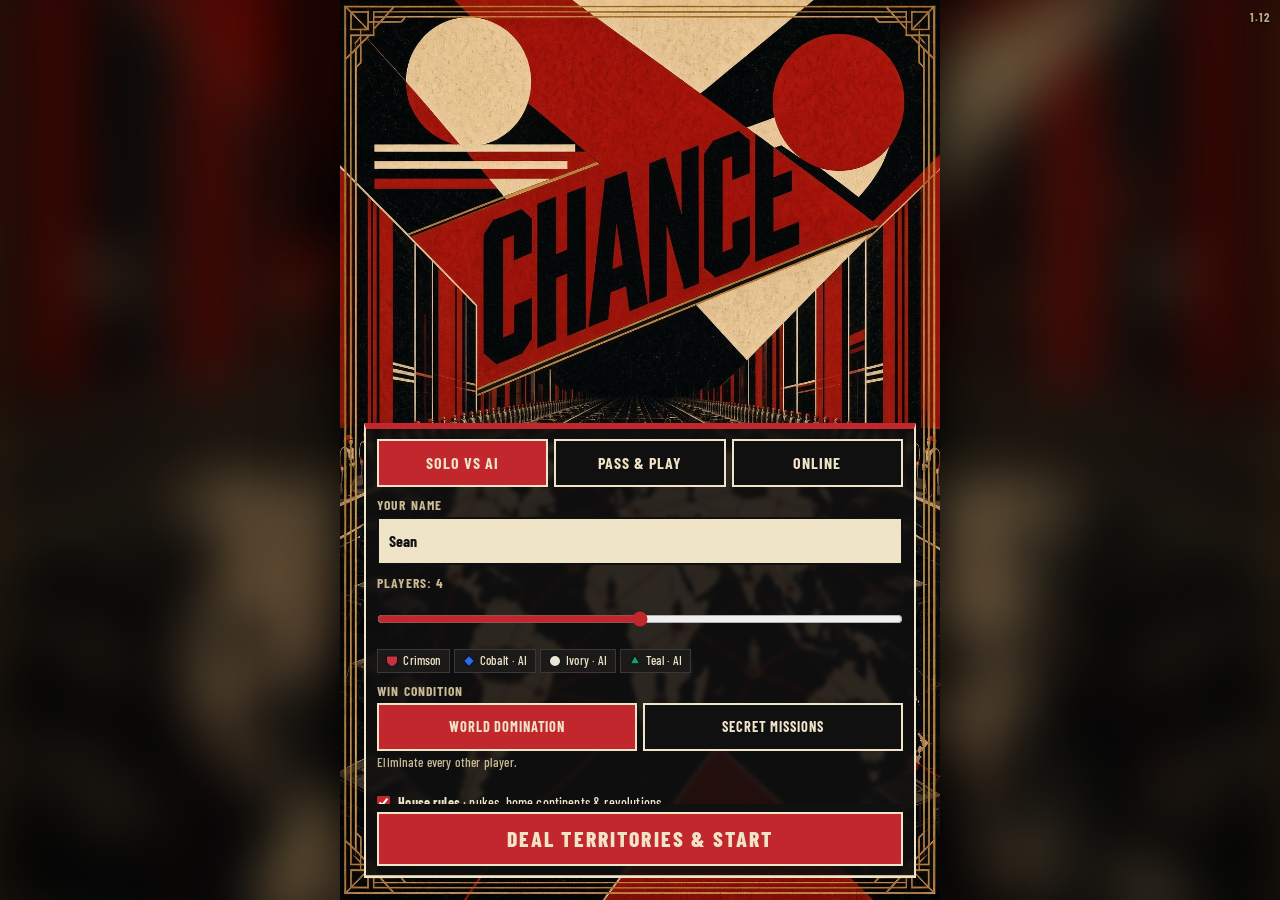
==== commit d998ae6b: "Chance 1.12: multiplayer (from a94fa97)" ====
--- a/index.html
+++ b/index.html
@@ -4,9 +4,9 @@
     <meta charset="UTF-8" />
     <meta name="viewport" content="width=device-width, initial-scale=1, viewport-fit=cover" />
     <meta name="theme-color" content="#0a1020" />
-    <title>Chance 1.11</title>
-    <script type="module" crossorigin src="./assets/index-D2N4lSxD.js"></script>
-    <link rel="stylesheet" crossorigin href="./assets/index-Co9cI-wk.css">
+    <title>Chance 1.12</title>
+    <script type="module" crossorigin src="./assets/index-BMVh0mJ0.js"></script>
+    <link rel="stylesheet" crossorigin href="./assets/index-CJrggVHY.css">
   </head>
   <body>
     <div id="root"></div>
--- a/assets/index-CJrggVHY.css
+++ b/assets/index-CJrggVHY.css
@@ -0,0 +1 @@
+/*! tailwindcss v4.3.3 | MIT License | https://tailwindcss.com */@layer properties{@supports (((-webkit-hyphens:none)) and (not (margin-trim:inline))) or ((-moz-orient:inline) and (not (color:rgb(from red r g b)))){*,:before,:after,::backdrop{--tw-rotate-x:initial;--tw-rotate-y:initial;--tw-rotate-z:initial;--tw-skew-x:initial;--tw-skew-y:initial;--tw-space-y-reverse:0;--tw-font-weight:initial;--tw-tracking:initial;--tw-ordinal:initial;--tw-slashed-zero:initial;--tw-numeric-figure:initial;--tw-numeric-spacing:initial;--tw-numeric-fraction:initial;--tw-shadow:0 0 #0000;--tw-shadow-color:initial;--tw-shadow-alpha:100%;--tw-inset-shadow:0 0 #0000;--tw-inset-shadow-color:initial;--tw-inset-shadow-alpha:100%;--tw-ring-color:initial;--tw-ring-shadow:0 0 #0000;--tw-inset-ring-color:initial;--tw-inset-ring-shadow:0 0 #0000;--tw-ring-inset:initial;--tw-ring-offset-width:0px;--tw-ring-offset-color:#fff;--tw-ring-offset-shadow:0 0 #0000;--tw-outline-style:solid;--tw-blur:initial;--tw-brightness:initial;--tw-contrast:initial;--tw-grayscale:initial;--tw-hue-rotate:initial;--tw-invert:initial;--tw-opacity:initial;--tw-saturate:initial;--tw-sepia:initial;--tw-drop-shadow:initial;--tw-drop-shadow-color:initial;--tw-drop-shadow-alpha:100%;--tw-drop-shadow-size:initial}}}@layer theme{:root,:host{--font-sans:-apple-system, BlinkMacSystemFont, "Segoe UI", Roboto, "Helvetica Neue", "Noto Sans", Arial, sans-serif, "Apple Color Emoji", "Segoe UI Emoji", "Segoe UI Symbol", "Noto Color Emoji";--font-mono:ui-monospace, SFMono-Regular, Menlo, Monaco, Consolas, "Liberation Mono", "Courier New", monospace;--color-red-300:oklch(80.8% .114 19.571);--spacing:.25rem;--container-sm:24rem;--text-xs:.75rem;--text-xs--line-height:calc(1 / .75);--text-sm:.875rem;--text-sm--line-height:calc(1.25 / .875);--text-lg:1.125rem;--text-lg--line-height:calc(1.75 / 1.125);--text-2xl:1.5rem;--text-2xl--line-height:calc(2 / 1.5);--font-weight-bold:700;--font-weight-black:900;--tracking-wider:.05em;--default-font-family:var(--font-sans);--default-mono-font-family:var(--font-mono)}}@layer base{*,:after,:before,::backdrop{box-sizing:border-box;border:0 solid;margin:0;padding:0}::file-selector-button{box-sizing:border-box;border:0 solid;margin:0;padding:0}html,:host{-webkit-text-size-adjust:100%;-moz-tab-size:4;tab-size:4;line-height:1.5;font-family:var(--default-font-family,-apple-system, BlinkMacSystemFont, "Segoe UI", Roboto, "Helvetica Neue", "Noto Sans", Arial, sans-serif, "Apple Color Emoji", "Segoe UI Emoji", "Segoe UI Symbol", "Noto Color Emoji");font-feature-settings:var(--default-font-feature-settings,normal);font-variation-settings:var(--default-font-variation-settings,normal);-webkit-tap-highlight-color:transparent}hr{height:0;color:inherit;border-top-width:1px}abbr:where([title]){-webkit-text-decoration:underline dotted;text-decoration:underline dotted}h1,h2,h3,h4,h5,h6{font-size:inherit;font-weight:inherit}a{color:inherit;-webkit-text-decoration:inherit;text-decoration:inherit}b,strong{font-weight:bolder}code,kbd,samp,pre{font-family:var(--default-mono-font-family,ui-monospace, SFMono-Regular, Menlo, Monaco, Consolas, "Liberation Mono", "Courier New", monospace);font-feature-settings:var(--default-mono-font-feature-settings,normal);font-variation-settings:var(--default-mono-font-variation-settings,normal);font-size:1em}small{font-size:80%}sub,sup{vertical-align:baseline;font-size:75%;line-height:0;position:relative}sub{bottom:-.25em}sup{top:-.5em}table{text-indent:0;border-color:inherit;border-collapse:collapse}:-moz-focusring:where(:not(iframe)){outline:auto}progress{vertical-align:baseline}summary{display:list-item}ol,ul,menu{list-style:none}img,svg,video,canvas,audio,iframe,embed,object{vertical-align:middle;display:block}img,video{max-width:100%;height:auto}button,input,select,optgroup,textarea{font:inherit;font-feature-settings:inherit;font-variation-settings:inherit;letter-spacing:inherit;color:inherit;opacity:1;background-color:#0000;border-radius:0}::file-selector-button{font:inherit;font-feature-settings:inherit;font-variation-settings:inherit;letter-spacing:inherit;color:inherit;opacity:1;background-color:#0000;border-radius:0}:where(select:is([multiple],[size])) optgroup{font-weight:bolder}:where(select:is([multiple],[size])) optgroup option{padding-inline-start:20px}::file-selector-button{margin-inline-end:4px}::placeholder{opacity:1}@supports (not ((-webkit-appearance:-apple-pay-button))) or (contain-intrinsic-size:1px){::placeholder{color:currentColor}@supports (color:color-mix(in lab,red,red)){::placeholder{color:color-mix(in oklab,currentcolor 50%,transparent)}}}textarea{resize:vertical}::-webkit-search-decoration{-webkit-appearance:none}::-webkit-date-and-time-value{min-height:1lh;text-align:inherit}::-webkit-datetime-edit{display:inline-flex}::-webkit-datetime-edit-fields-wrapper{padding:0}::-webkit-datetime-edit{padding-block:0}::-webkit-datetime-edit-year-field{padding-block:0}::-webkit-datetime-edit-month-field{padding-block:0}::-webkit-datetime-edit-day-field{padding-block:0}::-webkit-datetime-edit-hour-field{padding-block:0}::-webkit-datetime-edit-minute-field{padding-block:0}::-webkit-datetime-edit-second-field{padding-block:0}::-webkit-datetime-edit-millisecond-field{padding-block:0}::-webkit-datetime-edit-meridiem-field{padding-block:0}::-webkit-calendar-picker-indicator{line-height:1}:-moz-ui-invalid{box-shadow:none}button,input:where([type=button],[type=reset],[type=submit]){-webkit-appearance:button;-moz-appearance:button;appearance:button}::file-selector-button{-webkit-appearance:button;-moz-appearance:button;appearance:button}::-webkit-inner-spin-button{height:auto}::-webkit-outer-spin-button{height:auto}[hidden]:where(:not([hidden=until-found])){display:none!important}}@layer components;@layer utilities{.invisible{visibility:hidden}.visible{visibility:visible}.relative{position:relative}.static{position:static}.my-1{margin-block:var(--spacing)}.my-2{margin-block:calc(var(--spacing) * 2)}.mt-1{margin-top:var(--spacing)}.mt-2{margin-top:calc(var(--spacing) * 2)}.mb-1{margin-bottom:var(--spacing)}.mb-2{margin-bottom:calc(var(--spacing) * 2)}.mb-3{margin-bottom:calc(var(--spacing) * 3)}.block{display:block}.flex{display:flex}.grid{display:grid}.hidden{display:none}.inline{display:inline}.inline-block{display:inline-block}.table{display:table}.w-full{width:100%}.max-w-sm{max-width:var(--container-sm)}.flex-1{flex:1}.shrink{flex-shrink:1}.grow{flex-grow:1}.transform{transform:var(--tw-rotate-x,) var(--tw-rotate-y,) var(--tw-rotate-z,) var(--tw-skew-x,) var(--tw-skew-y,)}.cursor-pointer{cursor:pointer}.resize{resize:both}.grid-cols-2{grid-template-columns:repeat(2,minmax(0,1fr))}.grid-cols-3{grid-template-columns:repeat(3,minmax(0,1fr))}.flex-wrap{flex-wrap:wrap}.items-center{align-items:center}.justify-center{justify-content:center}.gap-1{gap:var(--spacing)}.gap-1\.5{gap:calc(var(--spacing) * 1.5)}.gap-2{gap:calc(var(--spacing) * 2)}:where(.space-y-1>:not(:last-child)){--tw-space-y-reverse:0;margin-block-start:calc(var(--spacing) * var(--tw-space-y-reverse));margin-block-end:calc(var(--spacing) * calc(1 - var(--tw-space-y-reverse)))}.rounded{border-radius:.25rem}.text-center{text-align:center}.text-left{text-align:left}.align-middle{vertical-align:middle}.text-2xl{font-size:var(--text-2xl);line-height:var(--tw-leading,var(--text-2xl--line-height))}.text-lg{font-size:var(--text-lg);line-height:var(--tw-leading,var(--text-lg--line-height))}.text-sm{font-size:var(--text-sm);line-height:var(--tw-leading,var(--text-sm--line-height))}.text-xs{font-size:var(--text-xs);line-height:var(--tw-leading,var(--text-xs--line-height))}.font-black{--tw-font-weight:var(--font-weight-black);font-weight:var(--font-weight-black)}.font-bold{--tw-font-weight:var(--font-weight-bold);font-weight:var(--font-weight-bold)}.tracking-wider{--tw-tracking:var(--tracking-wider);letter-spacing:var(--tracking-wider)}.text-\[\#C9B994\]{color:#c9b994}.text-\[\#E9DCC0\]{color:#e9dcc0}.text-\[\#ffd257\]{color:#ffd257}.text-red-300{color:var(--color-red-300)}.uppercase{text-transform:uppercase}.tabular-nums{--tw-numeric-spacing:tabular-nums;font-variant-numeric:var(--tw-ordinal,) var(--tw-slashed-zero,) var(--tw-numeric-figure,) var(--tw-numeric-spacing,) var(--tw-numeric-fraction,)}.line-through{text-decoration-line:line-through}.accent-\[\#C1272D\]{accent-color:#c1272d}.opacity-40{opacity:.4}.shadow{--tw-shadow:0 1px 3px 0 var(--tw-shadow-color,#0000001a), 0 1px 2px -1px var(--tw-shadow-color,#0000001a);box-shadow:var(--tw-inset-shadow),var(--tw-inset-ring-shadow),var(--tw-ring-offset-shadow),var(--tw-ring-shadow),var(--tw-shadow)}.ring{--tw-ring-shadow:var(--tw-ring-inset,) 0 0 0 calc(1px + var(--tw-ring-offset-width)) var(--tw-ring-color,currentcolor);box-shadow:var(--tw-inset-shadow),var(--tw-inset-ring-shadow),var(--tw-ring-offset-shadow),var(--tw-ring-shadow),var(--tw-shadow)}.outline{outline-style:var(--tw-outline-style);outline-width:1px}.filter{filter:var(--tw-blur,) var(--tw-brightness,) var(--tw-contrast,) var(--tw-grayscale,) var(--tw-hue-rotate,) var(--tw-invert,) var(--tw-saturate,) var(--tw-sepia,) var(--tw-drop-shadow,)}}@font-face{font-family:Chance Serif;src:url(./DejaVuSerif-Bold-DDJWXn0h.ttf)format("truetype");font-weight:700;font-display:block}@font-face{font-family:Chance Condensed;src:url(./BarlowCondensed-Medium-D5SstYzJ.ttf)format("truetype");font-weight:500;font-display:swap}@font-face{font-family:Chance Condensed;src:url(./BarlowCondensed-Bold-B8gd-ZdH.ttf)format("truetype");font-weight:700;font-display:swap}@font-face{font-family:Chance Condensed;src:url(./BarlowCondensed-ExtraBold-BvZWzdVf.ttf)format("truetype");font-weight:800;font-display:swap}:root{--red:#c1272d;--red-hi:#d8363c;--ink:#111010;--ink2:#1c1a18;--cream:#efe3c8;--cream2:#c9b994;--gold:#b8964f}html,body,#root{background:var(--ink);color:var(--cream);letter-spacing:.01em;margin:0;font-family:Chance Condensed,Barlow Condensed,Arial Narrow,system-ui,sans-serif;font-weight:500}.menu-bg{background:var(--ink)}.btn{background:var(--ink);border:2px solid var(--cream);color:var(--cream);text-transform:uppercase;letter-spacing:.06em;border-radius:0;padding:.4rem .8rem;font-weight:700}.btn:hover{background:#2a2622}.btn:disabled,.btn:disabled:hover{opacity:.45;cursor:not-allowed;background:var(--ink);filter:grayscale(.2)}.btn-on{background:var(--red);color:var(--cream);border-color:var(--cream)}.btn-on:hover{background:var(--red-hi)}.btn-sm{padding:.3rem .65rem;font-size:.9rem}.btn-xs{border-width:1px;padding:.15rem .45rem;font-size:.78rem}.btn-start{letter-spacing:.1em;box-shadow:4px 4px 0 var(--ink);padding:.55rem;font-size:1.35rem;font-weight:800}.panel{border:2px solid var(--cream2);border-top:6px solid var(--red);background:#111010ee;border-radius:0;padding:.6rem .75rem}.card{background:var(--cream);color:var(--ink);border:1px solid var(--ink);border-radius:0;padding:.15rem .4rem;font-size:.78rem;font-weight:700}.wordmark{letter-spacing:.08em;background:var(--red);color:var(--ink);padding:0 .5rem;font-size:1.35rem;font-weight:800;display:inline-block;transform:skew(-12deg)}.lbl{text-transform:uppercase;letter-spacing:.08em;color:var(--cream2);margin-bottom:.1rem;font-size:.85rem;font-weight:700;display:block}.field{background:var(--cream);width:100%;color:var(--ink);border:2px solid var(--ink);border-radius:0;padding:.3rem .6rem;font-size:1rem;font-weight:700}.chip{background:var(--ink2);border:1px solid #fff2;align-items:center;gap:.25rem;padding:.1rem .45rem;font-size:.8rem;display:flex}.hint{color:var(--cream2);margin-bottom:.5rem;font-size:.82rem;line-height:1.2}.install-links{flex-direction:column;align-items:center;gap:.15rem;margin-top:.55rem;display:flex}.install-links a{letter-spacing:.04em;color:var(--gold);text-align:center;font-size:.82rem;font-weight:700;text-decoration:none}.install-links a:hover{color:var(--cream)}.build-label{top:calc(8px + env(safe-area-inset-top));right:calc(10px + env(safe-area-inset-right));letter-spacing:.08em;color:var(--cream2);opacity:.9;pointer-events:none;z-index:5;text-shadow:0 1px 2px #000;margin:0;font-size:.78rem;font-weight:700;position:fixed}.title-screen{background:var(--ink);justify-content:center;align-items:center;display:flex;position:fixed;top:0;right:0;bottom:0;left:0;overflow:hidden}.title-screen:before{content:"";background:var(--poster) center / cover no-repeat;filter:blur(28px)brightness(.45)saturate(1.2);position:absolute;top:-40px;right:-40px;bottom:-40px;left:-40px}.poster-box{aspect-ratio:2/3;max-width:100vw;height:min(100dvh,150vw);position:relative;box-shadow:0 0 60px #000}.poster-img{object-fit:contain;-webkit-user-select:none;user-select:none;width:100%;height:100%;display:block}.poster-slot{justify-content:center;align-items:flex-end;display:flex;position:absolute;top:47%;right:4%;bottom:2.5%;left:4%}.poster-panel{border:2px solid var(--cream);border-top:6px solid var(--red);-webkit-backdrop-filter:blur(2px);backdrop-filter:blur(2px);width:100%;max-height:100%;color:var(--cream);background:#111010dd;padding:.6rem .7rem;overflow-y:auto}.poster-panel.loading{text-align:center;text-transform:uppercase;letter-spacing:.15em;max-width:70%;font-size:1.1rem;font-weight:800}.loadbar{border:2px solid var(--cream);height:10px;margin-bottom:.4rem;overflow:hidden}.loadbar i{background:var(--red);width:40%;height:100%;animation:.9s ease-in-out infinite alternate load;display:block}@keyframes load{0%{transform:translate(-100%)}to{transform:translate(250%)}}@media(max-aspect-ratio:2/3){.title-screen{align-items:flex-start}.poster-box{width:100vw;height:auto}.poster-slot{top:auto;left:16px;right:16px;bottom:calc(16px + env(safe-area-inset-bottom));position:fixed}.poster-panel{max-height:calc(100dvh - 32px - 82vw)}}.turnchip{text-transform:uppercase;letter-spacing:.05em;text-transform:capitalize;border:2px solid #0a1020;border-radius:0;margin-left:auto;padding:.15rem .7rem;font-size:.8rem;font-weight:700}.overlay{z-index:20;background:#111010cc;justify-content:center;align-items:center;display:flex;position:fixed;top:0;right:0;bottom:0;left:0}.game{box-sizing:border-box;height:100dvh;max-height:100dvh;padding:env(safe-area-inset-top,0px) env(safe-area-inset-right,0px) env(safe-area-inset-bottom,0px) env(safe-area-inset-left,0px);display:grid;overflow:hidden}.topbar{background:var(--ink);border-bottom:4px solid var(--red);align-items:center;gap:6px;padding:4px 6px;display:flex}.boardwrap{touch-action:none;background:#020611;position:relative;overflow:hidden}.board{touch-action:none;-webkit-user-select:none;user-select:none;display:block}.side{flex-direction:column;min-width:0;min-height:0;display:flex}.zoombar{z-index:2;flex-wrap:nowrap;display:flex}.hitpad{fill:#0000;stroke:none;cursor:pointer;pointer-events:all}.labels,.oceans,.sealinks,.landroute{pointer-events:none}.terr{fill:#0000;stroke:#0000;cursor:pointer}.terr:hover{fill:#ffffff14}.terr.sel{fill:#ffffff2e;stroke:#fff;stroke-width:8px}.terr.tgt{fill:#ffd2571f;stroke:#ffd257;stroke-width:6px;stroke-dasharray:18 12}.army{pointer-events:none}.piece *{vector-effect:non-scaling-stroke}.plate,.piece,.dust,.merge{transform-box:fill-box;transform-origin:50%}.plate.drop{animation:.12s ease-out drop}@keyframes drop{0%{transform:scale(1.15)}to{transform:scale(1)}}.dust{opacity:0;animation:.42s ease-out dust}@keyframes dust{0%{opacity:.45;transform:scale(.8)}to{opacity:0;transform:scale(1.8)}}.plate.merge{animation:.12s ease-out drop}.merge .piece:first-child{animation:.26s cubic-bezier(.3,1.6,.6,1) snap}@keyframes snap{0%{opacity:.3;transform:scale(.4)}to{opacity:1;transform:scale(1)}}.plate.flip{animation:.18s ease-in-out flip}@keyframes flip{0%{transform:scaleX(-1)}50%{transform:scaleX(0)}to{transform:scaleX(1)}}.capflash{opacity:0;pointer-events:none;animation:.7s ease-out capflash}@keyframes capflash{0%{opacity:.25}to{opacity:0}}.pulse{opacity:0;pointer-events:none;animation:1.1s ease-out pulse}@keyframes pulse{50%{opacity:.5}}.attack{pointer-events:none}.arc{animation:.6s linear infinite march}@keyframes march{to{stroke-dashoffset:-140px}}.dicefloat{animation:1.3s ease-out forwards float}@keyframes float{0%{opacity:0;transform:translateY(20px)}15%{opacity:1}80%{opacity:1}to{opacity:0;transform:translateY(-40px)}}.flag{animation:.2s ease-out drop}@media(prefers-reduced-motion:reduce){:not(.mush-static):not(.die):not(.die-win){animation:none!important}}.zoombar.chipbar{background:var(--ink);scrollbar-width:none;border-bottom:1px solid #fff2;max-width:none;padding:.3rem .5rem;position:static}.zoombar.chipbar .btn-xs{white-space:nowrap;flex:none;padding:.2rem .55rem;font-size:.75rem}.mission{background:var(--cream);color:var(--ink);border:1px solid #0a1020;border-radius:0;padding:.4rem .6rem;border-left:6px solid var(--red)!important}.btn-nuke{color:var(--ink);border-color:var(--ink);background:#ffd21f}.btn-rev{background:var(--red);color:var(--cream)}.overlay-soft{background:#0a080673}.nukeprompt{box-shadow:0 0 0 4px var(--ink),0 0 40px #ffd21f59;border:3px solid #ffd21f}.nukeprompt.boom{animation:.5s 2 shake}.nukeprompt.rev{border-color:var(--red);box-shadow:0 0 0 4px var(--ink),0 0 40px #c1272d80}.nukehead{letter-spacing:.06em;color:#ffd21f;font-family:Barlow Condensed,sans-serif;font-size:1.9rem;font-weight:900;line-height:1}.nukeprompt.rev .nukehead{color:#ff6b6b}.bigdie{background:var(--cream);width:46px;height:46px;color:var(--ink);border:2px solid var(--ink);box-shadow:0 3px 0 var(--ink);border-radius:8px;place-items:center;font:900 26px Barlow Condensed,sans-serif;display:inline-grid}.bigdie.rolling{animation:.35s linear infinite roll}.bigdie.dbl{background:#7be08a}.homebadge{color:var(--cream2);align-items:center;gap:1px;font-size:11px;display:inline-flex}@keyframes roll{0%{transform:rotate(0)}50%{transform:rotate(14deg)translateY(-3px)}to{transform:rotate(0)}}@keyframes shake{0%,to{transform:translate(0)}25%{transform:translate(-6px)}75%{transform:translate(6px)}}.nukefx .ring{stroke:#ffd21f;transform-box:fill-box;transform-origin:50%;animation:1.3s ease-out forwards blast}.nukefx .r2{stroke:#ff5a1f;animation-delay:.15s}.nukefx .core{fill:#fff6c2;transform-box:fill-box;transform-origin:50%;animation:1.2s ease-out forwards flash}.nukefx.rev .ring{stroke:#c1272d}.nukefx.rev .core{fill:#ff9b9b}.nukefx.blocked .ring{stroke:#7be08a}.nukefx.blocked .core{fill:#c9f5cf}@keyframes blast{0%{opacity:1;transform:scale(.3)}to{opacity:0;transform:scale(6)}}@keyframes flash{0%{opacity:1;transform:scale(.2)}40%{opacity:.9;transform:scale(2.2)}to{opacity:0;transform:scale(3)}}.nuked .glow{transform-box:fill-box;transform-origin:50%;animation:2.4s ease-in-out infinite glow}@keyframes glow{50%{opacity:.4;transform:scale(1.25)}}.crosswarn{color:#fde68a;background:#facc151f;border:1px solid #facc15;border-radius:6px;padding:6px 8px}.mushroom *{transform-box:fill-box}.mushroom .mush-anim{animation:2.3s linear forwards m-all}.mushroom .mush-static{display:none}.mushroom .m-flash{transform-origin:50%;animation:2.3s ease-out forwards m-flash}.mushroom .m-shock{transform-origin:50%;animation:2.3s ease-out forwards m-shock}.mushroom .m-ground{transform-origin:50%;animation:2.3s ease-out forwards m-ground}.mushroom .m-stem{transform-origin:50% 100%;animation:2.3s cubic-bezier(.2,.8,.3,1) forwards m-stem}.mushroom .m-cap{transform-origin:50% 100%;animation:2.3s cubic-bezier(.2,.8,.3,1) forwards m-cap}.mushroom .m-rays{transform-origin:50%;animation:2.3s ease-out forwards m-rays}@keyframes m-all{0%,82%{opacity:1}to{opacity:0}}@keyframes m-flash{0%{opacity:1;transform:scale(.1)}12%{opacity:1;transform:scale(1.25)}22%{opacity:0;transform:scale(1.5)}to{opacity:0}}@keyframes m-shock{0%{opacity:0;transform:scale(.2)}6%{opacity:1}45%{opacity:0;transform:scale(2.6)}to{opacity:0}}@keyframes m-ground{0%,6%{transform:scale(0)}25%{transform:scale(1.15)}35%,to{transform:scale(1)}}@keyframes m-stem{0%,8%{transform:scaleY(0)}40%,to{transform:scaleY(1)}}@keyframes m-cap{0%,8%{transform:translateY(160px)scale(.15)}40%{transform:translateY(0)scale(1.06)}52%,to{transform:translateY(0)scale(1)}}@keyframes m-rays{0%,30%{opacity:0;transform:scale(0)rotate(0)}48%{opacity:1;transform:scale(1)rotate(8deg)}80%{opacity:1}to{opacity:0;transform:scale(1.08)rotate(18deg)}}@media(prefers-reduced-motion:reduce){.mushroom .mush-anim{display:none}.mushroom .mush-static{animation:1.8s ease-in-out forwards m-fade;display:inline}}@keyframes m-fade{0%{opacity:0}25%,70%{opacity:1}to{opacity:0}}.roomcode{letter-spacing:.28em;color:#f3e9d2;text-align:center;background:#1a1414;border:3px solid #c1272d;margin-bottom:4px;padding:6px 0 4px .28em;font:900 44px/1 Oswald,Impact,sans-serif;box-shadow:4px 4px #000}.seats{gap:3px;margin:0;padding:0;list-style:none;display:grid}.seat{background:#00000059;border-left:4px solid #c1272d;align-items:center;gap:6px;padding:4px 6px;font-size:13px;display:flex}.seat.empty{opacity:.45;border-left-color:#6b5f4a;font-style:italic}.seat .tag{letter-spacing:.08em;color:#111;background:#e9dcc0;padding:0 4px;font-size:10px;font-weight:800}.seat .dot{background:#6b5f4a;border-radius:50%;width:9px;height:9px}.seat .dot.on{background:#6fd36a}.code-field{text-transform:uppercase;letter-spacing:.3em;font-weight:800}.roomchip{letter-spacing:.08em;color:#f3e9d2;white-space:nowrap;background:#1a1414;border:2px solid #c1272d;margin-left:auto;margin-right:6px;padding:2px 6px;font-size:11px;font-weight:800}.setup-mission{z-index:4;max-width:min(360px,100% - 64px);font-size:13px;position:absolute;top:8px;left:8px}.setup-mission b{margin-right:8px;display:inline-block}.setup-mission span{margin-top:3px;display:block}.player-strip{scrollbar-width:thin;flex:1;gap:4px;min-width:0;display:flex;overflow-x:auto}.player-name{border:2px solid;border-radius:5px;flex:1;justify-content:center;align-items:center;gap:3px;min-width:0;padding:3px 4px;font-size:12px;display:flex}.player-name>span{text-overflow:ellipsis;white-space:nowrap;overflow:hidden}.player-name>svg{flex:none}.player-name[data-current]{font-weight:800;box-shadow:0 0 0 1px #f3e9d2}.player-name.eliminated{opacity:.4;text-decoration:line-through}.phone-land .topbar{gap:6px}.phone-land .wordmark{display:none}.phone-land .turnchip{white-space:nowrap;text-overflow:ellipsis;max-width:170px;font-size:12px;overflow:hidden}.mission-intro{opacity:1;touch-action:auto;transition:opacity .6s ease-out}.mission-intro.is-fading{opacity:0;pointer-events:none}.phone-land .mission-intro{max-width:27vw;font-size:12px}.portrait .mission-intro{max-width:calc(100% - 16px);top:auto;bottom:8px}.btn,.btn-sm,.btn-xs,.btn-start,.field,.side-toggle,input[type=range],label:has(input[type=checkbox]),#chance-chat button,#chance-chat input{box-sizing:border-box;min-width:48px;min-height:48px}label:has(input[type=checkbox]){align-items:center;display:flex}input[type=checkbox]{flex:none}.poster-panel{-webkit-overflow-scrolling:touch;overscroll-behavior:contain;box-shadow:inset 0 -1px var(--cream2)}.poster-panel .btn-start{z-index:2;box-shadow:0 -8px 0 var(--ink);position:sticky;bottom:0}@media(max-aspect-ratio:2/3){.poster-panel{max-height:calc(100dvh - 32px - 65vw);padding:.4rem .6rem}}@media(orientation:landscape)and (max-height:520px){.poster-box{aspect-ratio:auto;grid-template-columns:35% 65%;width:100%;max-width:100%;height:100%;display:grid}.poster-img{object-fit:contain}.poster-slot{min-height:0;padding:12px;position:static}.poster-panel{max-height:calc(100dvh - 24px)}}.game.portrait,.game.desktop,.game.phone-land{grid-template-rows:auto minmax(0,1fr);grid-template-columns:minmax(0,1fr)}.game .topbar{z-index:5;grid-area:1/1;position:relative}.game .boardwrap{grid-area:2/1;width:100%;min-width:0;height:100%;min-height:0}.game .board{aspect-ratio:auto;width:100%;height:100%}.game .side{z-index:38;-webkit-backdrop-filter:blur(10px);border:2px solid var(--cream2);border-top:6px solid var(--red);touch-action:none;cursor:grab;background:#1110109e;flex-direction:column;gap:0;width:280px;max-width:calc(100vw - 64px);max-height:calc(100dvh - 56px);padding:0;display:flex;position:fixed;top:128px;right:56px;overflow:hidden;box-shadow:4px 4px #00000073}.game .side .panel{background:0 0}.game.portrait .side:not(.is-placed){inset:auto auto 8px 8px}.game .side.is-placed{bottom:auto;right:auto}.game .side[hidden]{display:none!important}.game .side-toggle{z-index:2;background:var(--ink);flex:none;align-self:stretch;position:sticky;top:0}.game.side-min .side-toggle{align-self:stretch}.side-handle{cursor:grab;touch-action:none;-webkit-user-select:none;user-select:none;letter-spacing:.14em;text-transform:uppercase;min-height:28px;color:var(--cream2);border-bottom:1px solid #fff2;flex:none;justify-content:center;align-items:center;padding:4px 8px;font-size:11px;font-weight:800;display:flex}.side-handle:active{cursor:grabbing}.info-scroll{overscroll-behavior:contain;-webkit-overflow-scrolling:touch;touch-action:pan-y;cursor:default;flex-direction:column;flex:auto;gap:6px;min-height:0;padding:6px;display:flex;overflow:hidden auto}.game .side .action-dock .panel{border:0;border-top:6px solid var(--red);padding:6px;display:block}.action-dock{flex:none}.action-dock .panel>p{margin-bottom:4px;font-size:13px;line-height:1.15}.action-dock .panel>p:empty{display:none}.action-dock input[type=range]{touch-action:auto;width:100%}.info-details{flex-direction:column;flex:none;gap:6px;display:flex}.side-min .info-details{display:none}.players-panel{order:-2}.continents-panel{order:-1}.player-row{gap:4px;min-height:24px;font-size:13px}.player-row>svg{flex:none}.player-row>span:first-of-type{text-overflow:ellipsis;white-space:nowrap;overflow:hidden}.player-row>span:last-child{white-space:nowrap;font-size:12px}.continents-panel{flex-direction:column;gap:4px;display:flex}.continents-panel>p{width:100%}.continent-row{flex:none;width:100%;font-size:12px}.continent-name{min-width:0;display:inline}.game .info-details{display:contents}.game.side-min .info-details{display:none}.game .action-dock{order:2}.game .players-panel{order:-2;padding:4px 6px}.game .continents-panel{order:-1;padding:4px 6px}.game.portrait .side,.game.phone-land .side{width:min(360px,100vw - 64px)}.game.portrait .side .panel{margin:0}.game .overlay{z-index:100;background:#0a0806c7}.game .mission-intro{max-width:min(280px,100% - 16px);font-size:13px;top:auto;bottom:8px;left:8px}.game.phone-land .mission-intro{max-width:min(280px,46vw)}.game .topbar{min-width:0}.game.phone-land .topbar .turnchip{max-width:135px}.game.phone-land .player-strip{gap:2px}.game.phone-land .player-name{padding:3px 2px;font-size:11px}#chance-chat .chat-close{justify-content:center;align-items:center}#chance-chat .chat-tab{width:48px;height:96px}:root{--chat-tab-w:48px;--chat-tab-h:96px}.roomcode,.nukehead,.bigdie{font-family:Chance Condensed,sans-serif}.selection-callout{z-index:3;background:var(--ink);border:1px solid var(--cream2);pointer-events:none;max-width:calc(100% - 16px);padding:4px 8px;font-size:13px;position:absolute;bottom:8px;left:8px}.game.portrait .topbar .wordmark{display:none}.game .topbar .side-toggle{flex:none;align-self:center;position:static}.game.portrait .topbar .side-toggle{width:auto}.game .side .action-dock{min-width:0}.game .side .action-dock .panel{display:block}@media(orientation:landscape)and (max-height:520px){.poster-box{grid-template-rows:minmax(0,1fr);height:100dvh;min-height:0}.poster-img{min-height:0}.poster-slot{box-sizing:border-box;align-items:center;height:100dvh;overflow:hidden}.poster-panel{box-sizing:border-box;flex:none;height:auto;max-height:calc(100dvh - 24px)}}.game-hidden{display:none!important}.btn-return{z-index:3;position:sticky;top:0}.game .player-strip{margin-left:auto}.game .player-name[data-current]{flex:1.6}.game.portrait .player-name:not([data-current]){flex:none;max-width:none;padding:3px}.game.portrait .player-name:not([data-current])>span{display:none}.game.phone-land .player-name[data-current]{font-size:11px}.game .side:active{cursor:grabbing}.jump-toggle{color:var(--cream)}@property --tw-rotate-x{syntax:"*";inherits:false}@property --tw-rotate-y{syntax:"*";inherits:false}@property --tw-rotate-z{syntax:"*";inherits:false}@property --tw-skew-x{syntax:"*";inherits:false}@property --tw-skew-y{syntax:"*";inherits:false}@property --tw-space-y-reverse{syntax:"*";inherits:false;initial-value:0}@property --tw-font-weight{syntax:"*";inherits:false}@property --tw-tracking{syntax:"*";inherits:false}@property --tw-ordinal{syntax:"*";inherits:false}@property --tw-slashed-zero{syntax:"*";inherits:false}@property --tw-numeric-figure{syntax:"*";inherits:false}@property --tw-numeric-spacing{syntax:"*";inherits:false}@property --tw-numeric-fraction{syntax:"*";inherits:false}@property --tw-shadow{syntax:"*";inherits:false;initial-value:0 0 #0000}@property --tw-shadow-color{syntax:"*";inherits:false}@property --tw-shadow-alpha{syntax:"<percentage>";inherits:false;initial-value:100%}@property --tw-inset-shadow{syntax:"*";inherits:false;initial-value:0 0 #0000}@property --tw-inset-shadow-color{syntax:"*";inherits:false}@property --tw-inset-shadow-alpha{syntax:"<percentage>";inherits:false;initial-value:100%}@property --tw-ring-color{syntax:"*";inherits:false}@property --tw-ring-shadow{syntax:"*";inherits:false;initial-value:0 0 #0000}@property --tw-inset-ring-color{syntax:"*";inherits:false}@property --tw-inset-ring-shadow{syntax:"*";inherits:false;initial-value:0 0 #0000}@property --tw-ring-inset{syntax:"*";inherits:false}@property --tw-ring-offset-width{syntax:"<length>";inherits:false;initial-value:0}@property --tw-ring-offset-color{syntax:"*";inherits:false;initial-value:#fff}@property --tw-ring-offset-shadow{syntax:"*";inherits:false;initial-value:0 0 #0000}@property --tw-outline-style{syntax:"*";inherits:false;initial-value:solid}@property --tw-blur{syntax:"*";inherits:false}@property --tw-brightness{syntax:"*";inherits:false}@property --tw-contrast{syntax:"*";inherits:false}@property --tw-grayscale{syntax:"*";inherits:false}@property --tw-hue-rotate{syntax:"*";inherits:false}@property --tw-invert{syntax:"*";inherits:false}@property --tw-opacity{syntax:"*";inherits:false}@property --tw-saturate{syntax:"*";inherits:false}@property --tw-sepia{syntax:"*";inherits:false}@property --tw-drop-shadow{syntax:"*";inherits:false}@property --tw-drop-shadow-color{syntax:"*";inherits:false}@property --tw-drop-shadow-alpha{syntax:"<percentage>";inherits:false;initial-value:100%}@property --tw-drop-shadow-size{syntax:"*";inherits:false}.die{display:inline-grid;grid-template:repeat(3,1fr)/repeat(3,1fr);width:38px;height:38px;padding:5px;gap:1px;border-radius:8px;box-sizing:border-box;flex:none;position:relative}.die i{display:block;border-radius:50%}.die-att{background:linear-gradient(145deg,#e8443a,#a8140e);box-shadow:inset 0 -3px #00000040,0 2px 6px #00000080}.die-att i.pip{background:#fff}.die-def{background:linear-gradient(145deg,#fff,#dcd6c8);box-shadow:inset 0 -3px #00000026,0 2px 6px #00000080}.die-def i.pip{background:#111}.die-q{grid-column:1/-1;grid-row:1/-1;display:grid;place-items:center;font:800 18px Chance Condensed,sans-serif;color:#555}.die.rolling{animation:die-tumble .8s cubic-bezier(.3,.7,.4,1) both;animation-delay:calc(var(--i,0) * 25ms)}.die.settled{animation:die-settle .25s ease-out}@keyframes die-tumble{0%{transform:translate(-40px,-30px) rotate(-200deg) scale(.6);opacity:0}25%{transform:translate(10px,6px) rotate(120deg) scale(1.1);opacity:1}50%{transform:translate(-6px,-10px) rotate(-60deg)}75%{transform:translate(4px,3px) rotate(25deg)}to{transform:none}}@keyframes die-settle{0%{transform:scale(1.18)}to{transform:none}}@keyframes die-fade{0%{opacity:0}to{opacity:1}}@keyframes die-win{0%,to{filter:brightness(1);box-shadow:0 0 0 2px #ffe56a,0 0 10px #ffd21f}50%{filter:brightness(1.35);box-shadow:0 0 0 3px #fff3a8,0 0 16px #ffd21f}}.die-win{box-shadow:0 0 0 2px #ffe56a,0 0 12px #ffd21f;animation:die-win .7s ease-in-out 2;z-index:1}.die-lose{opacity:.38;filter:grayscale(.35);transform:scale(.92);transition:opacity .35s ease,filter .35s ease,transform .35s ease}.dicetray{position:fixed;top:10px;left:50%;transform:translate(-50%);z-index:40;display:flex;flex-direction:column;align-items:center;gap:3px;background:#1110109e;backdrop-filter:blur(10px);-webkit-backdrop-filter:blur(10px);border:1px solid #6b5a3a;border-radius:12px;padding:8px 10px;color:#f3e9d2;pointer-events:auto;touch-action:none;cursor:grab;width:max-content;min-width:0;-webkit-user-select:none;user-select:none}.dicetray.is-placed{transform:none}.dicetray:active{cursor:grabbing}.dt-row{display:flex;align-items:center;gap:8px}.dt-dice{display:flex;gap:6px}.dt-who{font-size:12px;font-weight:700;min-width:56px}.dt-row:first-child .dt-who{text-align:right}.dt-vs{font-size:10px;letter-spacing:.2em;color:#c9b994}.dt-res{font-size:12px;margin:2px 0 0}.nukedie{display:inline-block;border-radius:10px}.nukedie .die{width:52px;height:52px;padding:7px}.nukedie.dbl{box-shadow:0 0 0 3px #57ff8a,0 0 18px #57ff8a}.bigdie{background:#fff!important;color:#111!important}.portrait .dicetray{top:6px;padding:6px 10px}.portrait .die{width:32px;height:32px;padding:4px}.btn-roll{background:#b3221a;color:#fff;border-color:#e8443a}@media(prefers-reduced-motion:reduce){.die.rolling,.die.settled{animation:die-fade .3s ease-out both}.die-win{animation:none}.die-lose{transition:none}}.dt-actions{display:flex;justify-content:center}.dt-actions:empty{display:none}.dt-actions button{min-height:44px;touch-action:manipulation;cursor:pointer}.dicetray{max-width:calc(100% - 16px);box-sizing:border-box}.dt-title{font-size:13px;text-align:center;max-width:100%;white-space:nowrap;overflow:hidden;text-overflow:ellipsis}.dt-fight{gap:8px}.dt-who-line{font-size:11px;font-weight:700;margin:0;color:#efe3c8;text-align:center;max-width:100%;white-space:nowrap;overflow:hidden;text-overflow:ellipsis}.game .dicetray{width:max-content;min-width:0;max-width:calc(100vw - 16px);max-height:calc(100dvh - 16px);overflow-y:auto;padding:6px 8px}.phone-land .dicetray{max-width:calc(100vw - 16px)}.dt-actions button{min-height:48px;min-width:48px}.phone-land .dicetray{gap:2px}.phone-land .dt-title{line-height:1.1}.phone-land .die{width:32px;height:32px;padding:4px}.phone-land .dt-res{line-height:1.1}:root{--chat-width:min(82vw,360px);--chat-tab-w:40px;--chat-tab-h:92px;--chat-tab-offset:14px;--chat-tab-bottom:80px;--chat-top:56px;--chat-bottom:0px;--chat-right:0px;--chat-z:45;--chat-open-ms:.22s;--chat-close-ms:.18s;--chat-overshoot:6px}#chance-chat-scrim{position:fixed;left:0;right:var(--chat-right);top:var(--chat-top);bottom:var(--chat-bottom);background:#0006;z-index:calc(var(--chat-z) - 1);opacity:0;pointer-events:none;transition:opacity var(--chat-close-ms) ease-in}#chance-chat-scrim.on{opacity:1;pointer-events:auto;transition-duration:var(--chat-open-ms)}#chance-chat-clip{position:fixed;left:0;right:var(--chat-right);top:var(--chat-top);bottom:var(--chat-bottom);overflow:hidden;pointer-events:none;z-index:var(--chat-z)}#chance-chat{position:absolute;right:0;top:0;bottom:0;width:var(--chat-width);transform:translate(100%);transition:transform var(--chat-close-ms) ease-in;color:var(--cream);pointer-events:none;font-size:15px}#chance-chat.open{transform:translate(0);transition:none;animation:chance-chat-in var(--chat-open-ms) ease-out}@keyframes chance-chat-in{0%{transform:translate(100%)}70%{transform:translate(calc(-1 * var(--chat-overshoot)))}to{transform:translate(0)}}#chance-chat .chat-tab{pointer-events:auto;position:absolute;right:100%;top:auto;bottom:var(--chat-tab-bottom);width:var(--chat-tab-w);height:var(--chat-tab-h);padding:0;background:var(--ink);color:var(--cream);border:2px solid var(--cream);border-right:none;border-top:6px solid var(--red);border-radius:0;display:flex;flex-direction:column;align-items:center;justify-content:center;gap:4px;cursor:pointer;touch-action:manipulation;box-shadow:-4px 4px #0009}#chance-chat .chat-tab svg{width:20px;height:20px}#chance-chat .chat-tab-lbl{writing-mode:vertical-rl;transform:rotate(180deg);font-weight:800;font-size:12px;letter-spacing:.14em}#chance-chat:not(.open) .chat-tab.alert{background:var(--red);color:var(--cream)}#chance-chat .chat-badge{position:absolute;top:-12px;left:-10px;min-width:22px;height:22px;padding:0 4px;box-sizing:border-box;background:var(--red);color:var(--cream);border:2px solid var(--cream);font-weight:800;font-size:13px;line-height:18px;text-align:center;box-shadow:2px 2px 0 var(--ink)}#chance-chat .chat-badge[hidden]{display:none}#chance-chat .chat-badge.stamp{animation:chance-chat-stamp .25s ease-out 1}@keyframes chance-chat-stamp{0%{transform:scale(1.25) rotate(-6deg)}60%{transform:scale(.95)}to{transform:scale(1)}}#chance-chat .chat-panel{pointer-events:auto;visibility:hidden;transition:visibility 0s linear var(--chat-close-ms);height:100%;display:flex;flex-direction:column;background:#111010f2;border:2px solid var(--cream2);border-right:none;border-top:6px solid var(--red);box-shadow:-8px 0 #00000073;touch-action:pan-y;overscroll-behavior-x:none}#chance-chat.open .chat-panel{visibility:visible;transition:none}#chance-chat header{display:flex;align-items:baseline;gap:8px;padding:8px 10px 8px 12px;border-bottom:2px solid #ffffff22}#chance-chat header h2{margin:0;font-size:20px;font-weight:800;letter-spacing:.08em}#chance-chat header .room{color:var(--cream2);font-size:12px;font-weight:700;letter-spacing:.12em}#chance-chat .chat-close{margin-left:auto;align-self:center;background:var(--ink);border:2px solid var(--cream);color:var(--cream);border-radius:0;padding:2px;display:flex;cursor:pointer}#chance-chat .chat-close svg{width:18px;height:18px}#chance-chat .chat-list{flex:1;overflow-y:auto;padding:10px;display:flex;flex-direction:column;gap:6px;overscroll-behavior:contain}#chance-chat .chat-msg{background:var(--ink2);border:1px solid #ffffff22;border-left:5px solid var(--who,var(--cream2));padding:4px 8px 5px;max-width:86%;align-self:flex-start;overflow-wrap:anywhere;white-space:pre-wrap;line-height:1.2}#chance-chat .chat-msg.mine{align-self:flex-end;background:#2a1414;border-left:1px solid #ffffff22;border-right:5px solid var(--who,var(--red))}#chance-chat .chat-msg .who{display:block;font-size:12px;font-weight:800;text-transform:uppercase;letter-spacing:.08em;color:var(--who,var(--cream2));filter:brightness(1.35)}#chance-chat .chat-sys{align-self:stretch;margin:2px 0;text-align:center;font-size:13px;font-weight:700;color:var(--cream2);text-transform:uppercase;letter-spacing:.04em}#chance-chat .chat-sys.nuke,#chance-chat .chat-sys.revolution,#chance-chat .chat-sys.elimination,#chance-chat .chat-sys.win{background:var(--red);color:var(--cream);padding:4px 6px;border:2px solid var(--ink);box-shadow:2px 2px #000}#chance-chat .chat-sys.blocked{border:2px solid var(--cream2);padding:3px 6px}#chance-chat .chat-sys.turn{font-size:11px;opacity:.7}#chance-chat .chat-sys.err{color:#ff9a8a}#chance-chat .chat-empty{color:var(--cream2);text-align:center;margin-top:20px}#chance-chat .chat-quick{display:flex;gap:6px;overflow-x:auto;padding:8px 8px 0;scrollbar-width:none}#chance-chat .chat-quick::-webkit-scrollbar{display:none}#chance-chat .chat-quick button{flex:none;background:var(--ink);border:2px solid var(--cream2);color:var(--cream);border-radius:0;padding:2px 9px;font:inherit;font-size:13px;font-weight:700;text-transform:uppercase;letter-spacing:.04em;cursor:pointer}#chance-chat .chat-quick button:hover{border-color:var(--cream);background:var(--ink2)}#chance-chat form{display:flex;gap:6px;padding:8px 8px 10px}#chance-chat input{flex:1;min-width:0;background:var(--cream);color:var(--ink);border:2px solid var(--ink);outline:2px solid var(--cream2);border-radius:0;padding:7px 8px;font:inherit;font-weight:700;font-size:16px}#chance-chat input::placeholder{color:#111010aa}#chance-chat form .btn{padding:0 14px}#chance-chat form .btn:disabled{opacity:.5}@media(prefers-reduced-motion:reduce){#chance-chat,#chance-chat.open{transform:none;animation:none}#chance-chat .chat-panel{opacity:0}#chance-chat.open .chat-panel{opacity:1}#chance-chat .chat-tab{right:0}#chance-chat.open .chat-tab{right:100%}}html.chance-chat-open,html.chance-chat-open body{overscroll-behavior-x:none}
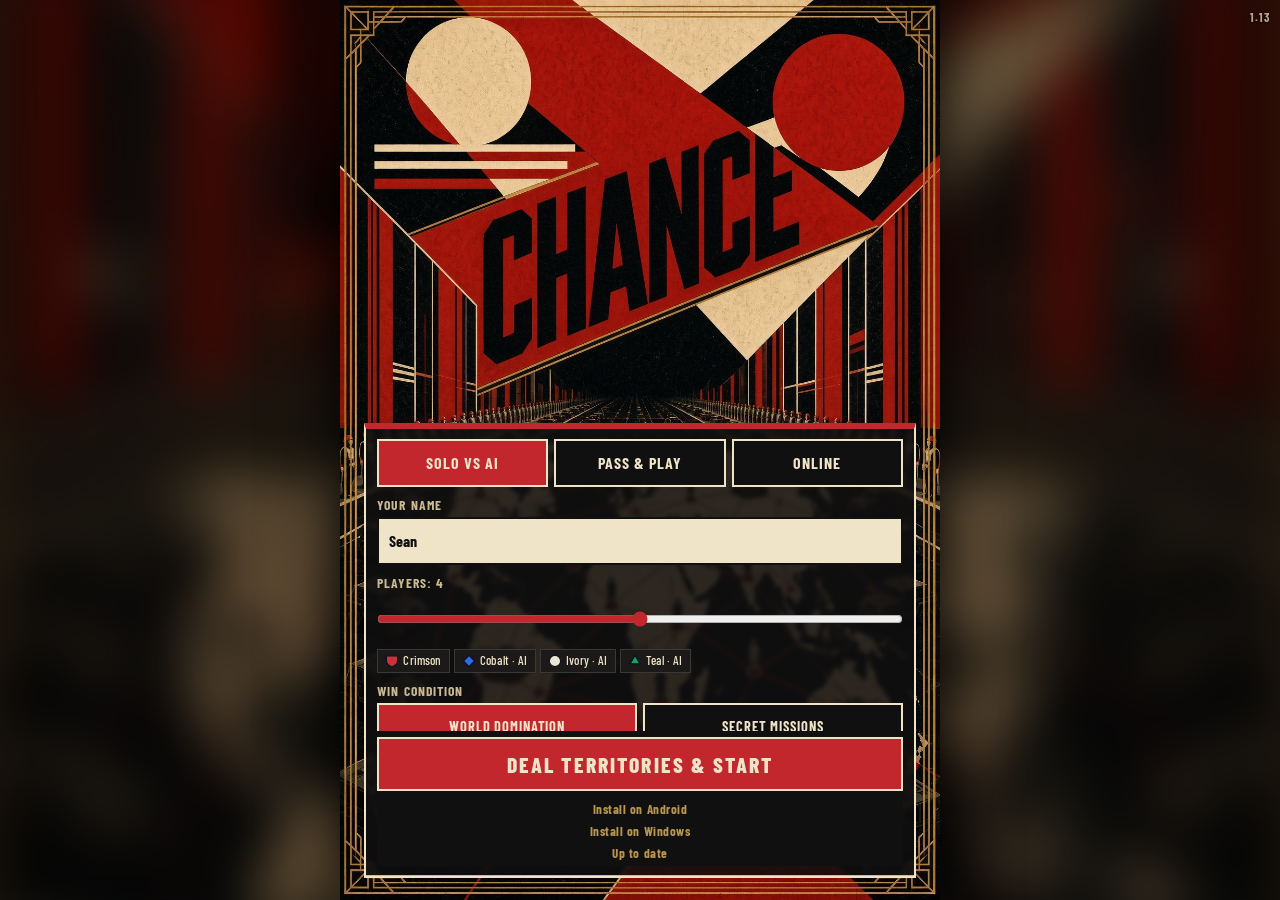
==== commit da31f9ef: "Chance 1.13: offline-first shells and Update button (from 29949fb)" ====
--- a/index.html
+++ b/index.html
@@ -4,9 +4,9 @@
     <meta charset="UTF-8" />
     <meta name="viewport" content="width=device-width, initial-scale=1, viewport-fit=cover" />
     <meta name="theme-color" content="#0a1020" />
-    <title>Chance 1.12</title>
-    <script type="module" crossorigin src="./assets/index-BMVh0mJ0.js"></script>
-    <link rel="stylesheet" crossorigin href="./assets/index-CJrggVHY.css">
+    <title>Chance 1.13</title>
+    <script type="module" crossorigin src="./assets/index-BIp44UW7.js"></script>
+    <link rel="stylesheet" crossorigin href="./assets/index-C8gAPzBz.css">
   </head>
   <body>
     <div id="root"></div>
--- a/assets/index-C8gAPzBz.css
+++ b/assets/index-C8gAPzBz.css
@@ -0,0 +1 @@
+/*! tailwindcss v4.3.3 | MIT License | https://tailwindcss.com */@layer properties{@supports (((-webkit-hyphens:none)) and (not (margin-trim:inline))) or ((-moz-orient:inline) and (not (color:rgb(from red r g b)))){*,:before,:after,::backdrop{--tw-rotate-x:initial;--tw-rotate-y:initial;--tw-rotate-z:initial;--tw-skew-x:initial;--tw-skew-y:initial;--tw-space-y-reverse:0;--tw-font-weight:initial;--tw-tracking:initial;--tw-ordinal:initial;--tw-slashed-zero:initial;--tw-numeric-figure:initial;--tw-numeric-spacing:initial;--tw-numeric-fraction:initial;--tw-shadow:0 0 #0000;--tw-shadow-color:initial;--tw-shadow-alpha:100%;--tw-inset-shadow:0 0 #0000;--tw-inset-shadow-color:initial;--tw-inset-shadow-alpha:100%;--tw-ring-color:initial;--tw-ring-shadow:0 0 #0000;--tw-inset-ring-color:initial;--tw-inset-ring-shadow:0 0 #0000;--tw-ring-inset:initial;--tw-ring-offset-width:0px;--tw-ring-offset-color:#fff;--tw-ring-offset-shadow:0 0 #0000;--tw-outline-style:solid;--tw-blur:initial;--tw-brightness:initial;--tw-contrast:initial;--tw-grayscale:initial;--tw-hue-rotate:initial;--tw-invert:initial;--tw-opacity:initial;--tw-saturate:initial;--tw-sepia:initial;--tw-drop-shadow:initial;--tw-drop-shadow-color:initial;--tw-drop-shadow-alpha:100%;--tw-drop-shadow-size:initial}}}@layer theme{:root,:host{--font-sans:-apple-system, BlinkMacSystemFont, "Segoe UI", Roboto, "Helvetica Neue", "Noto Sans", Arial, sans-serif, "Apple Color Emoji", "Segoe UI Emoji", "Segoe UI Symbol", "Noto Color Emoji";--font-mono:ui-monospace, SFMono-Regular, Menlo, Monaco, Consolas, "Liberation Mono", "Courier New", monospace;--color-red-300:oklch(80.8% .114 19.571);--spacing:.25rem;--container-sm:24rem;--text-xs:.75rem;--text-xs--line-height:calc(1 / .75);--text-sm:.875rem;--text-sm--line-height:calc(1.25 / .875);--text-lg:1.125rem;--text-lg--line-height:calc(1.75 / 1.125);--text-2xl:1.5rem;--text-2xl--line-height:calc(2 / 1.5);--font-weight-bold:700;--font-weight-black:900;--tracking-wider:.05em;--default-font-family:var(--font-sans);--default-mono-font-family:var(--font-mono)}}@layer base{*,:after,:before,::backdrop{box-sizing:border-box;border:0 solid;margin:0;padding:0}::file-selector-button{box-sizing:border-box;border:0 solid;margin:0;padding:0}html,:host{-webkit-text-size-adjust:100%;-moz-tab-size:4;tab-size:4;line-height:1.5;font-family:var(--default-font-family,-apple-system, BlinkMacSystemFont, "Segoe UI", Roboto, "Helvetica Neue", "Noto Sans", Arial, sans-serif, "Apple Color Emoji", "Segoe UI Emoji", "Segoe UI Symbol", "Noto Color Emoji");font-feature-settings:var(--default-font-feature-settings,normal);font-variation-settings:var(--default-font-variation-settings,normal);-webkit-tap-highlight-color:transparent}hr{height:0;color:inherit;border-top-width:1px}abbr:where([title]){-webkit-text-decoration:underline dotted;text-decoration:underline dotted}h1,h2,h3,h4,h5,h6{font-size:inherit;font-weight:inherit}a{color:inherit;-webkit-text-decoration:inherit;text-decoration:inherit}b,strong{font-weight:bolder}code,kbd,samp,pre{font-family:var(--default-mono-font-family,ui-monospace, SFMono-Regular, Menlo, Monaco, Consolas, "Liberation Mono", "Courier New", monospace);font-feature-settings:var(--default-mono-font-feature-settings,normal);font-variation-settings:var(--default-mono-font-variation-settings,normal);font-size:1em}small{font-size:80%}sub,sup{vertical-align:baseline;font-size:75%;line-height:0;position:relative}sub{bottom:-.25em}sup{top:-.5em}table{text-indent:0;border-color:inherit;border-collapse:collapse}:-moz-focusring:where(:not(iframe)){outline:auto}progress{vertical-align:baseline}summary{display:list-item}ol,ul,menu{list-style:none}img,svg,video,canvas,audio,iframe,embed,object{vertical-align:middle;display:block}img,video{max-width:100%;height:auto}button,input,select,optgroup,textarea{font:inherit;font-feature-settings:inherit;font-variation-settings:inherit;letter-spacing:inherit;color:inherit;opacity:1;background-color:#0000;border-radius:0}::file-selector-button{font:inherit;font-feature-settings:inherit;font-variation-settings:inherit;letter-spacing:inherit;color:inherit;opacity:1;background-color:#0000;border-radius:0}:where(select:is([multiple],[size])) optgroup{font-weight:bolder}:where(select:is([multiple],[size])) optgroup option{padding-inline-start:20px}::file-selector-button{margin-inline-end:4px}::placeholder{opacity:1}@supports (not ((-webkit-appearance:-apple-pay-button))) or (contain-intrinsic-size:1px){::placeholder{color:currentColor}@supports (color:color-mix(in lab,red,red)){::placeholder{color:color-mix(in oklab,currentcolor 50%,transparent)}}}textarea{resize:vertical}::-webkit-search-decoration{-webkit-appearance:none}::-webkit-date-and-time-value{min-height:1lh;text-align:inherit}::-webkit-datetime-edit{display:inline-flex}::-webkit-datetime-edit-fields-wrapper{padding:0}::-webkit-datetime-edit{padding-block:0}::-webkit-datetime-edit-year-field{padding-block:0}::-webkit-datetime-edit-month-field{padding-block:0}::-webkit-datetime-edit-day-field{padding-block:0}::-webkit-datetime-edit-hour-field{padding-block:0}::-webkit-datetime-edit-minute-field{padding-block:0}::-webkit-datetime-edit-second-field{padding-block:0}::-webkit-datetime-edit-millisecond-field{padding-block:0}::-webkit-datetime-edit-meridiem-field{padding-block:0}::-webkit-calendar-picker-indicator{line-height:1}:-moz-ui-invalid{box-shadow:none}button,input:where([type=button],[type=reset],[type=submit]){-webkit-appearance:button;-moz-appearance:button;appearance:button}::file-selector-button{-webkit-appearance:button;-moz-appearance:button;appearance:button}::-webkit-inner-spin-button{height:auto}::-webkit-outer-spin-button{height:auto}[hidden]:where(:not([hidden=until-found])){display:none!important}}@layer components;@layer utilities{.invisible{visibility:hidden}.visible{visibility:visible}.relative{position:relative}.static{position:static}.my-1{margin-block:var(--spacing)}.my-2{margin-block:calc(var(--spacing) * 2)}.mt-1{margin-top:var(--spacing)}.mt-2{margin-top:calc(var(--spacing) * 2)}.mb-1{margin-bottom:var(--spacing)}.mb-2{margin-bottom:calc(var(--spacing) * 2)}.mb-3{margin-bottom:calc(var(--spacing) * 3)}.block{display:block}.flex{display:flex}.grid{display:grid}.hidden{display:none}.inline{display:inline}.inline-block{display:inline-block}.table{display:table}.w-full{width:100%}.max-w-sm{max-width:var(--container-sm)}.flex-1{flex:1}.shrink{flex-shrink:1}.grow{flex-grow:1}.transform{transform:var(--tw-rotate-x,) var(--tw-rotate-y,) var(--tw-rotate-z,) var(--tw-skew-x,) var(--tw-skew-y,)}.cursor-pointer{cursor:pointer}.resize{resize:both}.grid-cols-2{grid-template-columns:repeat(2,minmax(0,1fr))}.grid-cols-3{grid-template-columns:repeat(3,minmax(0,1fr))}.flex-wrap{flex-wrap:wrap}.items-center{align-items:center}.justify-center{justify-content:center}.gap-1{gap:var(--spacing)}.gap-1\.5{gap:calc(var(--spacing) * 1.5)}.gap-2{gap:calc(var(--spacing) * 2)}:where(.space-y-1>:not(:last-child)){--tw-space-y-reverse:0;margin-block-start:calc(var(--spacing) * var(--tw-space-y-reverse));margin-block-end:calc(var(--spacing) * calc(1 - var(--tw-space-y-reverse)))}.rounded{border-radius:.25rem}.text-center{text-align:center}.text-left{text-align:left}.align-middle{vertical-align:middle}.text-2xl{font-size:var(--text-2xl);line-height:var(--tw-leading,var(--text-2xl--line-height))}.text-lg{font-size:var(--text-lg);line-height:var(--tw-leading,var(--text-lg--line-height))}.text-sm{font-size:var(--text-sm);line-height:var(--tw-leading,var(--text-sm--line-height))}.text-xs{font-size:var(--text-xs);line-height:var(--tw-leading,var(--text-xs--line-height))}.font-black{--tw-font-weight:var(--font-weight-black);font-weight:var(--font-weight-black)}.font-bold{--tw-font-weight:var(--font-weight-bold);font-weight:var(--font-weight-bold)}.tracking-wider{--tw-tracking:var(--tracking-wider);letter-spacing:var(--tracking-wider)}.text-\[\#C9B994\]{color:#c9b994}.text-\[\#E9DCC0\]{color:#e9dcc0}.text-\[\#ffd257\]{color:#ffd257}.text-red-300{color:var(--color-red-300)}.uppercase{text-transform:uppercase}.tabular-nums{--tw-numeric-spacing:tabular-nums;font-variant-numeric:var(--tw-ordinal,) var(--tw-slashed-zero,) var(--tw-numeric-figure,) var(--tw-numeric-spacing,) var(--tw-numeric-fraction,)}.line-through{text-decoration-line:line-through}.accent-\[\#C1272D\]{accent-color:#c1272d}.opacity-40{opacity:.4}.shadow{--tw-shadow:0 1px 3px 0 var(--tw-shadow-color,#0000001a), 0 1px 2px -1px var(--tw-shadow-color,#0000001a);box-shadow:var(--tw-inset-shadow),var(--tw-inset-ring-shadow),var(--tw-ring-offset-shadow),var(--tw-ring-shadow),var(--tw-shadow)}.ring{--tw-ring-shadow:var(--tw-ring-inset,) 0 0 0 calc(1px + var(--tw-ring-offset-width)) var(--tw-ring-color,currentcolor);box-shadow:var(--tw-inset-shadow),var(--tw-inset-ring-shadow),var(--tw-ring-offset-shadow),var(--tw-ring-shadow),var(--tw-shadow)}.outline{outline-style:var(--tw-outline-style);outline-width:1px}.filter{filter:var(--tw-blur,) var(--tw-brightness,) var(--tw-contrast,) var(--tw-grayscale,) var(--tw-hue-rotate,) var(--tw-invert,) var(--tw-saturate,) var(--tw-sepia,) var(--tw-drop-shadow,)}}@font-face{font-family:Chance Serif;src:url(./DejaVuSerif-Bold-DDJWXn0h.ttf)format("truetype");font-weight:700;font-display:block}@font-face{font-family:Chance Condensed;src:url(./BarlowCondensed-Medium-D5SstYzJ.ttf)format("truetype");font-weight:500;font-display:swap}@font-face{font-family:Chance Condensed;src:url(./BarlowCondensed-Bold-B8gd-ZdH.ttf)format("truetype");font-weight:700;font-display:swap}@font-face{font-family:Chance Condensed;src:url(./BarlowCondensed-ExtraBold-BvZWzdVf.ttf)format("truetype");font-weight:800;font-display:swap}:root{--red:#c1272d;--red-hi:#d8363c;--ink:#111010;--ink2:#1c1a18;--cream:#efe3c8;--cream2:#c9b994;--gold:#b8964f}html,body,#root{background:var(--ink);color:var(--cream);letter-spacing:.01em;margin:0;font-family:Chance Condensed,Barlow Condensed,Arial Narrow,system-ui,sans-serif;font-weight:500}.menu-bg{background:var(--ink)}.btn{background:var(--ink);border:2px solid var(--cream);color:var(--cream);text-transform:uppercase;letter-spacing:.06em;border-radius:0;padding:.4rem .8rem;font-weight:700}.btn:hover{background:#2a2622}.btn:disabled,.btn:disabled:hover{opacity:.45;cursor:not-allowed;background:var(--ink);filter:grayscale(.2)}.btn-on{background:var(--red);color:var(--cream);border-color:var(--cream)}.btn-on:hover{background:var(--red-hi)}.btn-sm{padding:.3rem .65rem;font-size:.9rem}.btn-xs{border-width:1px;padding:.15rem .45rem;font-size:.78rem}.btn-start{letter-spacing:.1em;box-shadow:4px 4px 0 var(--ink);padding:.55rem;font-size:1.35rem;font-weight:800}.panel{border:2px solid var(--cream2);border-top:6px solid var(--red);background:#111010ee;border-radius:0;padding:.6rem .75rem}.card{background:var(--cream);color:var(--ink);border:1px solid var(--ink);border-radius:0;padding:.15rem .4rem;font-size:.78rem;font-weight:700}.wordmark{letter-spacing:.08em;background:var(--red);color:var(--ink);padding:0 .5rem;font-size:1.35rem;font-weight:800;display:inline-block;transform:skew(-12deg)}.lbl{text-transform:uppercase;letter-spacing:.08em;color:var(--cream2);margin-bottom:.1rem;font-size:.85rem;font-weight:700;display:block}.field{background:var(--cream);width:100%;color:var(--ink);border:2px solid var(--ink);border-radius:0;padding:.3rem .6rem;font-size:1rem;font-weight:700}.chip{background:var(--ink2);border:1px solid #fff2;align-items:center;gap:.25rem;padding:.1rem .45rem;font-size:.8rem;display:flex}.hint{color:var(--cream2);margin-bottom:.5rem;font-size:.82rem;line-height:1.2}.install-links{flex-direction:column;align-items:center;gap:.15rem;margin-top:.55rem;display:flex}.install-links a,.install-links button[data-act=update]{letter-spacing:.04em;color:var(--gold);text-align:center;cursor:pointer;background:0 0;border:0;padding:0;font-family:inherit;font-size:.82rem;font-weight:700;text-decoration:none}.install-links a:hover,.install-links button[data-act=update]:hover{color:var(--cream)}.install-links button[data-act=update]:disabled{cursor:default;opacity:.85}.build-label{top:calc(8px + env(safe-area-inset-top));right:calc(10px + env(safe-area-inset-right));letter-spacing:.08em;color:var(--cream2);opacity:.9;pointer-events:none;z-index:5;text-shadow:0 1px 2px #000;margin:0;font-size:.78rem;font-weight:700;position:fixed}.title-screen{background:var(--ink);justify-content:center;align-items:center;display:flex;position:fixed;top:0;right:0;bottom:0;left:0;overflow:hidden}.title-screen:before{content:"";background:var(--poster) center / cover no-repeat;filter:blur(28px)brightness(.45)saturate(1.2);position:absolute;top:-40px;right:-40px;bottom:-40px;left:-40px}.poster-box{aspect-ratio:2/3;max-width:100vw;height:min(100dvh,150vw);position:relative;box-shadow:0 0 60px #000}.poster-img{object-fit:contain;-webkit-user-select:none;user-select:none;width:100%;height:100%;display:block}.poster-slot{justify-content:center;align-items:flex-end;display:flex;position:absolute;top:47%;right:4%;bottom:2.5%;left:4%}.poster-panel{border:2px solid var(--cream);border-top:6px solid var(--red);-webkit-backdrop-filter:blur(2px);backdrop-filter:blur(2px);width:100%;max-height:100%;color:var(--cream);background:#111010dd;padding:.6rem .7rem;overflow-y:auto}.poster-panel.loading{text-align:center;text-transform:uppercase;letter-spacing:.15em;max-width:70%;font-size:1.1rem;font-weight:800}.loadbar{border:2px solid var(--cream);height:10px;margin-bottom:.4rem;overflow:hidden}.loadbar i{background:var(--red);width:40%;height:100%;animation:.9s ease-in-out infinite alternate load;display:block}@keyframes load{0%{transform:translate(-100%)}to{transform:translate(250%)}}@media(max-aspect-ratio:2/3){.title-screen{align-items:flex-start}.poster-box{width:100vw;height:auto}.poster-slot{top:auto;left:16px;right:16px;bottom:calc(16px + env(safe-area-inset-bottom));position:fixed}.poster-panel{max-height:calc(100dvh - 32px - 82vw)}}.turnchip{text-transform:uppercase;letter-spacing:.05em;text-transform:capitalize;border:2px solid #0a1020;border-radius:0;margin-left:auto;padding:.15rem .7rem;font-size:.8rem;font-weight:700}.overlay{z-index:20;background:#111010cc;justify-content:center;align-items:center;display:flex;position:fixed;top:0;right:0;bottom:0;left:0}.game{box-sizing:border-box;height:100dvh;max-height:100dvh;padding:env(safe-area-inset-top,0px) env(safe-area-inset-right,0px) env(safe-area-inset-bottom,0px) env(safe-area-inset-left,0px);display:grid;overflow:hidden}.topbar{background:var(--ink);border-bottom:4px solid var(--red);align-items:center;gap:6px;padding:4px 6px;display:flex}.boardwrap{touch-action:none;background:#020611;position:relative;overflow:hidden}.board{touch-action:none;-webkit-user-select:none;user-select:none;display:block}.side{flex-direction:column;min-width:0;min-height:0;display:flex}.zoombar{z-index:2;flex-wrap:nowrap;display:flex}.hitpad{fill:#0000;stroke:none;cursor:pointer;pointer-events:all}.labels,.oceans,.sealinks,.landroute{pointer-events:none}.terr{fill:#0000;stroke:#0000;cursor:pointer}.terr:hover{fill:#ffffff14}.terr.sel{fill:#ffffff2e;stroke:#fff;stroke-width:8px}.terr.tgt{fill:#ffd2571f;stroke:#ffd257;stroke-width:6px;stroke-dasharray:18 12}.army{pointer-events:none}.piece *{vector-effect:non-scaling-stroke}.plate,.piece,.dust,.merge{transform-box:fill-box;transform-origin:50%}.plate.drop{animation:.12s ease-out drop}@keyframes drop{0%{transform:scale(1.15)}to{transform:scale(1)}}.dust{opacity:0;animation:.42s ease-out dust}@keyframes dust{0%{opacity:.45;transform:scale(.8)}to{opacity:0;transform:scale(1.8)}}.plate.merge{animation:.12s ease-out drop}.merge .piece:first-child{animation:.26s cubic-bezier(.3,1.6,.6,1) snap}@keyframes snap{0%{opacity:.3;transform:scale(.4)}to{opacity:1;transform:scale(1)}}.plate.flip{animation:.18s ease-in-out flip}@keyframes flip{0%{transform:scaleX(-1)}50%{transform:scaleX(0)}to{transform:scaleX(1)}}.capflash{opacity:0;pointer-events:none;animation:.7s ease-out capflash}@keyframes capflash{0%{opacity:.25}to{opacity:0}}.pulse{opacity:0;pointer-events:none;animation:1.1s ease-out pulse}@keyframes pulse{50%{opacity:.5}}.attack{pointer-events:none}.arc{animation:.6s linear infinite march}@keyframes march{to{stroke-dashoffset:-140px}}.dicefloat{animation:1.3s ease-out forwards float}@keyframes float{0%{opacity:0;transform:translateY(20px)}15%{opacity:1}80%{opacity:1}to{opacity:0;transform:translateY(-40px)}}.flag{animation:.2s ease-out drop}@media(prefers-reduced-motion:reduce){:not(.mush-static):not(.die):not(.die-win){animation:none!important}}.zoombar.chipbar{background:var(--ink);scrollbar-width:none;border-bottom:1px solid #fff2;max-width:none;padding:.3rem .5rem;position:static}.zoombar.chipbar .btn-xs{white-space:nowrap;flex:none;padding:.2rem .55rem;font-size:.75rem}.mission{background:var(--cream);color:var(--ink);border:1px solid #0a1020;border-radius:0;padding:.4rem .6rem;border-left:6px solid var(--red)!important}.btn-nuke{color:var(--ink);border-color:var(--ink);background:#ffd21f}.btn-rev{background:var(--red);color:var(--cream)}.overlay-soft{background:#0a080673}.nukeprompt{box-shadow:0 0 0 4px var(--ink),0 0 40px #ffd21f59;border:3px solid #ffd21f}.nukeprompt.boom{animation:.5s 2 shake}.nukeprompt.rev{border-color:var(--red);box-shadow:0 0 0 4px var(--ink),0 0 40px #c1272d80}.nukehead{letter-spacing:.06em;color:#ffd21f;font-family:Barlow Condensed,sans-serif;font-size:1.9rem;font-weight:900;line-height:1}.nukeprompt.rev .nukehead{color:#ff6b6b}.bigdie{background:var(--cream);width:46px;height:46px;color:var(--ink);border:2px solid var(--ink);box-shadow:0 3px 0 var(--ink);border-radius:8px;place-items:center;font:900 26px Barlow Condensed,sans-serif;display:inline-grid}.bigdie.rolling{animation:.35s linear infinite roll}.bigdie.dbl{background:#7be08a}.homebadge{color:var(--cream2);align-items:center;gap:1px;font-size:11px;display:inline-flex}@keyframes roll{0%{transform:rotate(0)}50%{transform:rotate(14deg)translateY(-3px)}to{transform:rotate(0)}}@keyframes shake{0%,to{transform:translate(0)}25%{transform:translate(-6px)}75%{transform:translate(6px)}}.nukefx .ring{stroke:#ffd21f;transform-box:fill-box;transform-origin:50%;animation:1.3s ease-out forwards blast}.nukefx .r2{stroke:#ff5a1f;animation-delay:.15s}.nukefx .core{fill:#fff6c2;transform-box:fill-box;transform-origin:50%;animation:1.2s ease-out forwards flash}.nukefx.rev .ring{stroke:#c1272d}.nukefx.rev .core{fill:#ff9b9b}.nukefx.blocked .ring{stroke:#7be08a}.nukefx.blocked .core{fill:#c9f5cf}@keyframes blast{0%{opacity:1;transform:scale(.3)}to{opacity:0;transform:scale(6)}}@keyframes flash{0%{opacity:1;transform:scale(.2)}40%{opacity:.9;transform:scale(2.2)}to{opacity:0;transform:scale(3)}}.nuked .glow{transform-box:fill-box;transform-origin:50%;animation:2.4s ease-in-out infinite glow}@keyframes glow{50%{opacity:.4;transform:scale(1.25)}}.crosswarn{color:#fde68a;background:#facc151f;border:1px solid #facc15;border-radius:6px;padding:6px 8px}.mushroom *{transform-box:fill-box}.mushroom .mush-anim{animation:2.3s linear forwards m-all}.mushroom .mush-static{display:none}.mushroom .m-flash{transform-origin:50%;animation:2.3s ease-out forwards m-flash}.mushroom .m-shock{transform-origin:50%;animation:2.3s ease-out forwards m-shock}.mushroom .m-ground{transform-origin:50%;animation:2.3s ease-out forwards m-ground}.mushroom .m-stem{transform-origin:50% 100%;animation:2.3s cubic-bezier(.2,.8,.3,1) forwards m-stem}.mushroom .m-cap{transform-origin:50% 100%;animation:2.3s cubic-bezier(.2,.8,.3,1) forwards m-cap}.mushroom .m-rays{transform-origin:50%;animation:2.3s ease-out forwards m-rays}@keyframes m-all{0%,82%{opacity:1}to{opacity:0}}@keyframes m-flash{0%{opacity:1;transform:scale(.1)}12%{opacity:1;transform:scale(1.25)}22%{opacity:0;transform:scale(1.5)}to{opacity:0}}@keyframes m-shock{0%{opacity:0;transform:scale(.2)}6%{opacity:1}45%{opacity:0;transform:scale(2.6)}to{opacity:0}}@keyframes m-ground{0%,6%{transform:scale(0)}25%{transform:scale(1.15)}35%,to{transform:scale(1)}}@keyframes m-stem{0%,8%{transform:scaleY(0)}40%,to{transform:scaleY(1)}}@keyframes m-cap{0%,8%{transform:translateY(160px)scale(.15)}40%{transform:translateY(0)scale(1.06)}52%,to{transform:translateY(0)scale(1)}}@keyframes m-rays{0%,30%{opacity:0;transform:scale(0)rotate(0)}48%{opacity:1;transform:scale(1)rotate(8deg)}80%{opacity:1}to{opacity:0;transform:scale(1.08)rotate(18deg)}}@media(prefers-reduced-motion:reduce){.mushroom .mush-anim{display:none}.mushroom .mush-static{animation:1.8s ease-in-out forwards m-fade;display:inline}}@keyframes m-fade{0%{opacity:0}25%,70%{opacity:1}to{opacity:0}}.roomcode{letter-spacing:.28em;color:#f3e9d2;text-align:center;background:#1a1414;border:3px solid #c1272d;margin-bottom:4px;padding:6px 0 4px .28em;font:900 44px/1 Oswald,Impact,sans-serif;box-shadow:4px 4px #000}.seats{gap:3px;margin:0;padding:0;list-style:none;display:grid}.seat{background:#00000059;border-left:4px solid #c1272d;align-items:center;gap:6px;padding:4px 6px;font-size:13px;display:flex}.seat.empty{opacity:.45;border-left-color:#6b5f4a;font-style:italic}.seat .tag{letter-spacing:.08em;color:#111;background:#e9dcc0;padding:0 4px;font-size:10px;font-weight:800}.seat .dot{background:#6b5f4a;border-radius:50%;width:9px;height:9px}.seat .dot.on{background:#6fd36a}.code-field{text-transform:uppercase;letter-spacing:.3em;font-weight:800}.roomchip{letter-spacing:.08em;color:#f3e9d2;white-space:nowrap;background:#1a1414;border:2px solid #c1272d;margin-left:auto;margin-right:6px;padding:2px 6px;font-size:11px;font-weight:800}.setup-mission{z-index:4;max-width:min(360px,100% - 64px);font-size:13px;position:absolute;top:8px;left:8px}.setup-mission b{margin-right:8px;display:inline-block}.setup-mission span{margin-top:3px;display:block}.player-strip{scrollbar-width:thin;flex:1;gap:4px;min-width:0;display:flex;overflow-x:auto}.player-name{border:2px solid;border-radius:5px;flex:1;justify-content:center;align-items:center;gap:3px;min-width:0;padding:3px 4px;font-size:12px;display:flex}.player-name>span{text-overflow:ellipsis;white-space:nowrap;overflow:hidden}.player-name>svg{flex:none}.player-name[data-current]{font-weight:800;box-shadow:0 0 0 1px #f3e9d2}.player-name.eliminated{opacity:.4;text-decoration:line-through}.phone-land .topbar{gap:6px}.phone-land .wordmark{display:none}.phone-land .turnchip{white-space:nowrap;text-overflow:ellipsis;max-width:170px;font-size:12px;overflow:hidden}.mission-intro{opacity:1;touch-action:auto;transition:opacity .6s ease-out}.mission-intro.is-fading{opacity:0;pointer-events:none}.phone-land .mission-intro{max-width:27vw;font-size:12px}.portrait .mission-intro{max-width:calc(100% - 16px);top:auto;bottom:8px}.btn,.btn-sm,.btn-xs,.btn-start,.field,.side-toggle,input[type=range],label:has(input[type=checkbox]),#chance-chat button,#chance-chat input{box-sizing:border-box;min-width:48px;min-height:48px}label:has(input[type=checkbox]){align-items:center;display:flex}input[type=checkbox]{flex:none}.poster-panel{-webkit-overflow-scrolling:touch;overscroll-behavior:contain;box-shadow:inset 0 -1px var(--cream2)}.poster-panel .menu-foot{z-index:2;background:#111010;margin-top:.15rem;padding:.4rem 0 .15rem;position:sticky;bottom:0}.poster-panel .btn-start{box-shadow:none;position:static}@media(max-aspect-ratio:2/3){.poster-panel{max-height:calc(100dvh - 32px - 65vw);padding:.4rem .6rem}}@media(orientation:landscape)and (max-height:520px){.poster-box{aspect-ratio:auto;grid-template-columns:35% 65%;width:100%;max-width:100%;height:100%;display:grid}.poster-img{object-fit:contain}.poster-slot{min-height:0;padding:12px;position:static}.poster-panel{max-height:calc(100dvh - 24px)}}.game.portrait,.game.desktop,.game.phone-land{grid-template-rows:auto minmax(0,1fr);grid-template-columns:minmax(0,1fr)}.game .topbar{z-index:5;grid-area:1/1;position:relative}.game .boardwrap{grid-area:2/1;width:100%;min-width:0;height:100%;min-height:0}.game .board{aspect-ratio:auto;width:100%;height:100%}.game .side{z-index:38;-webkit-backdrop-filter:blur(10px);border:2px solid var(--cream2);border-top:6px solid var(--red);touch-action:none;cursor:grab;background:#1110109e;flex-direction:column;gap:0;width:280px;max-width:calc(100vw - 64px);max-height:calc(100dvh - 56px);padding:0;display:flex;position:fixed;top:128px;right:56px;overflow:hidden;box-shadow:4px 4px #00000073}.game .side .panel{background:0 0}.game.portrait .side:not(.is-placed){inset:auto auto 8px 8px}.game .side.is-placed{bottom:auto;right:auto}.game .side[hidden]{display:none!important}.game .side-toggle{z-index:2;background:var(--ink);flex:none;align-self:stretch;position:sticky;top:0}.game.side-min .side-toggle{align-self:stretch}.side-handle{cursor:grab;touch-action:none;-webkit-user-select:none;user-select:none;letter-spacing:.14em;text-transform:uppercase;min-height:28px;color:var(--cream2);border-bottom:1px solid #fff2;flex:none;justify-content:center;align-items:center;padding:4px 8px;font-size:11px;font-weight:800;display:flex}.side-handle:active{cursor:grabbing}.info-scroll{overscroll-behavior:contain;-webkit-overflow-scrolling:touch;touch-action:pan-y;cursor:default;flex-direction:column;flex:auto;gap:6px;min-height:0;padding:6px;display:flex;overflow:hidden auto}.game .side .action-dock .panel{border:0;border-top:6px solid var(--red);padding:6px;display:block}.action-dock{flex:none}.action-dock .panel>p{margin-bottom:4px;font-size:13px;line-height:1.15}.action-dock .panel>p:empty{display:none}.action-dock input[type=range]{touch-action:auto;width:100%}.info-details{flex-direction:column;flex:none;gap:6px;display:flex}.side-min .info-details{display:none}.players-panel{order:-2}.continents-panel{order:-1}.player-row{gap:4px;min-height:24px;font-size:13px}.player-row>svg{flex:none}.player-row>span:first-of-type{text-overflow:ellipsis;white-space:nowrap;overflow:hidden}.player-row>span:last-child{white-space:nowrap;font-size:12px}.continents-panel{flex-direction:column;gap:4px;display:flex}.continents-panel>p{width:100%}.continent-row{flex:none;width:100%;font-size:12px}.continent-name{min-width:0;display:inline}.game .info-details{display:contents}.game.side-min .info-details{display:none}.game .action-dock{order:2}.game .players-panel{order:-2;padding:4px 6px}.game .continents-panel{order:-1;padding:4px 6px}.game.portrait .side,.game.phone-land .side{width:min(360px,100vw - 64px)}.game.portrait .side .panel{margin:0}.game .overlay{z-index:100;background:#0a0806c7}.game .mission-intro{max-width:min(280px,100% - 16px);font-size:13px;top:auto;bottom:8px;left:8px}.game.phone-land .mission-intro{max-width:min(280px,46vw)}.game .topbar{min-width:0}.game.phone-land .topbar .turnchip{max-width:135px}.game.phone-land .player-strip{gap:2px}.game.phone-land .player-name{padding:3px 2px;font-size:11px}#chance-chat .chat-close{justify-content:center;align-items:center}#chance-chat .chat-tab{width:48px;height:96px}:root{--chat-tab-w:48px;--chat-tab-h:96px}.roomcode,.nukehead,.bigdie{font-family:Chance Condensed,sans-serif}.selection-callout{z-index:3;background:var(--ink);border:1px solid var(--cream2);pointer-events:none;max-width:calc(100% - 16px);padding:4px 8px;font-size:13px;position:absolute;bottom:8px;left:8px}.game.portrait .topbar .wordmark{display:none}.game .topbar .side-toggle{flex:none;align-self:center;position:static}.game.portrait .topbar .side-toggle{width:auto}.game .side .action-dock{min-width:0}.game .side .action-dock .panel{display:block}@media(orientation:landscape)and (max-height:520px){.poster-box{grid-template-rows:minmax(0,1fr);height:100dvh;min-height:0}.poster-img{min-height:0}.poster-slot{box-sizing:border-box;align-items:center;height:100dvh;overflow:hidden}.poster-panel{box-sizing:border-box;flex:none;height:auto;max-height:calc(100dvh - 24px)}}.game-hidden{display:none!important}.btn-return{z-index:3;position:sticky;top:0}.game .player-strip{margin-left:auto}.game .player-name[data-current]{flex:1.6}.game.portrait .player-name:not([data-current]){flex:none;max-width:none;padding:3px}.game.portrait .player-name:not([data-current])>span{display:none}.game.phone-land .player-name[data-current]{font-size:11px}.game .side:active{cursor:grabbing}.jump-toggle{color:var(--cream)}@property --tw-rotate-x{syntax:"*";inherits:false}@property --tw-rotate-y{syntax:"*";inherits:false}@property --tw-rotate-z{syntax:"*";inherits:false}@property --tw-skew-x{syntax:"*";inherits:false}@property --tw-skew-y{syntax:"*";inherits:false}@property --tw-space-y-reverse{syntax:"*";inherits:false;initial-value:0}@property --tw-font-weight{syntax:"*";inherits:false}@property --tw-tracking{syntax:"*";inherits:false}@property --tw-ordinal{syntax:"*";inherits:false}@property --tw-slashed-zero{syntax:"*";inherits:false}@property --tw-numeric-figure{syntax:"*";inherits:false}@property --tw-numeric-spacing{syntax:"*";inherits:false}@property --tw-numeric-fraction{syntax:"*";inherits:false}@property --tw-shadow{syntax:"*";inherits:false;initial-value:0 0 #0000}@property --tw-shadow-color{syntax:"*";inherits:false}@property --tw-shadow-alpha{syntax:"<percentage>";inherits:false;initial-value:100%}@property --tw-inset-shadow{syntax:"*";inherits:false;initial-value:0 0 #0000}@property --tw-inset-shadow-color{syntax:"*";inherits:false}@property --tw-inset-shadow-alpha{syntax:"<percentage>";inherits:false;initial-value:100%}@property --tw-ring-color{syntax:"*";inherits:false}@property --tw-ring-shadow{syntax:"*";inherits:false;initial-value:0 0 #0000}@property --tw-inset-ring-color{syntax:"*";inherits:false}@property --tw-inset-ring-shadow{syntax:"*";inherits:false;initial-value:0 0 #0000}@property --tw-ring-inset{syntax:"*";inherits:false}@property --tw-ring-offset-width{syntax:"<length>";inherits:false;initial-value:0}@property --tw-ring-offset-color{syntax:"*";inherits:false;initial-value:#fff}@property --tw-ring-offset-shadow{syntax:"*";inherits:false;initial-value:0 0 #0000}@property --tw-outline-style{syntax:"*";inherits:false;initial-value:solid}@property --tw-blur{syntax:"*";inherits:false}@property --tw-brightness{syntax:"*";inherits:false}@property --tw-contrast{syntax:"*";inherits:false}@property --tw-grayscale{syntax:"*";inherits:false}@property --tw-hue-rotate{syntax:"*";inherits:false}@property --tw-invert{syntax:"*";inherits:false}@property --tw-opacity{syntax:"*";inherits:false}@property --tw-saturate{syntax:"*";inherits:false}@property --tw-sepia{syntax:"*";inherits:false}@property --tw-drop-shadow{syntax:"*";inherits:false}@property --tw-drop-shadow-color{syntax:"*";inherits:false}@property --tw-drop-shadow-alpha{syntax:"<percentage>";inherits:false;initial-value:100%}@property --tw-drop-shadow-size{syntax:"*";inherits:false}.die{display:inline-grid;grid-template:repeat(3,1fr)/repeat(3,1fr);width:38px;height:38px;padding:5px;gap:1px;border-radius:8px;box-sizing:border-box;flex:none;position:relative}.die i{display:block;border-radius:50%}.die-att{background:linear-gradient(145deg,#e8443a,#a8140e);box-shadow:inset 0 -3px #00000040,0 2px 6px #00000080}.die-att i.pip{background:#fff}.die-def{background:linear-gradient(145deg,#fff,#dcd6c8);box-shadow:inset 0 -3px #00000026,0 2px 6px #00000080}.die-def i.pip{background:#111}.die-q{grid-column:1/-1;grid-row:1/-1;display:grid;place-items:center;font:800 18px Chance Condensed,sans-serif;color:#555}.die.rolling{animation:die-tumble .8s cubic-bezier(.3,.7,.4,1) both;animation-delay:calc(var(--i,0) * 25ms)}.die.settled{animation:die-settle .25s ease-out}@keyframes die-tumble{0%{transform:translate(-40px,-30px) rotate(-200deg) scale(.6);opacity:0}25%{transform:translate(10px,6px) rotate(120deg) scale(1.1);opacity:1}50%{transform:translate(-6px,-10px) rotate(-60deg)}75%{transform:translate(4px,3px) rotate(25deg)}to{transform:none}}@keyframes die-settle{0%{transform:scale(1.18)}to{transform:none}}@keyframes die-fade{0%{opacity:0}to{opacity:1}}@keyframes die-win{0%,to{filter:brightness(1);box-shadow:0 0 0 2px #ffe56a,0 0 10px #ffd21f}50%{filter:brightness(1.35);box-shadow:0 0 0 3px #fff3a8,0 0 16px #ffd21f}}.die-win{box-shadow:0 0 0 2px #ffe56a,0 0 12px #ffd21f;animation:die-win .7s ease-in-out 2;z-index:1}.die-lose{opacity:.38;filter:grayscale(.35);transform:scale(.92);transition:opacity .35s ease,filter .35s ease,transform .35s ease}.dicetray{position:fixed;top:10px;left:50%;transform:translate(-50%);z-index:40;display:flex;flex-direction:column;align-items:center;gap:3px;background:#1110109e;backdrop-filter:blur(10px);-webkit-backdrop-filter:blur(10px);border:1px solid #6b5a3a;border-radius:12px;padding:8px 10px;color:#f3e9d2;pointer-events:auto;touch-action:none;cursor:grab;width:max-content;min-width:0;-webkit-user-select:none;user-select:none}.dicetray.is-placed{transform:none}.dicetray:active{cursor:grabbing}.dt-row{display:flex;align-items:center;gap:8px}.dt-dice{display:flex;gap:6px}.dt-who{font-size:12px;font-weight:700;min-width:56px}.dt-row:first-child .dt-who{text-align:right}.dt-vs{font-size:10px;letter-spacing:.2em;color:#c9b994}.dt-res{font-size:12px;margin:2px 0 0}.nukedie{display:inline-block;border-radius:10px}.nukedie .die{width:52px;height:52px;padding:7px}.nukedie.dbl{box-shadow:0 0 0 3px #57ff8a,0 0 18px #57ff8a}.bigdie{background:#fff!important;color:#111!important}.portrait .dicetray{top:6px;padding:6px 10px}.portrait .die{width:32px;height:32px;padding:4px}.btn-roll{background:#b3221a;color:#fff;border-color:#e8443a}@media(prefers-reduced-motion:reduce){.die.rolling,.die.settled{animation:die-fade .3s ease-out both}.die-win{animation:none}.die-lose{transition:none}}.dt-actions{display:flex;justify-content:center}.dt-actions:empty{display:none}.dt-actions button{min-height:44px;touch-action:manipulation;cursor:pointer}.dicetray{max-width:calc(100% - 16px);box-sizing:border-box}.dt-title{font-size:13px;text-align:center;max-width:100%;white-space:nowrap;overflow:hidden;text-overflow:ellipsis}.dt-fight{gap:8px}.dt-who-line{font-size:11px;font-weight:700;margin:0;color:#efe3c8;text-align:center;max-width:100%;white-space:nowrap;overflow:hidden;text-overflow:ellipsis}.game .dicetray{width:max-content;min-width:0;max-width:calc(100vw - 16px);max-height:calc(100dvh - 16px);overflow-y:auto;padding:6px 8px}.phone-land .dicetray{max-width:calc(100vw - 16px)}.dt-actions button{min-height:48px;min-width:48px}.phone-land .dicetray{gap:2px}.phone-land .dt-title{line-height:1.1}.phone-land .die{width:32px;height:32px;padding:4px}.phone-land .dt-res{line-height:1.1}:root{--chat-width:min(82vw,360px);--chat-tab-w:40px;--chat-tab-h:92px;--chat-tab-offset:14px;--chat-tab-bottom:80px;--chat-top:56px;--chat-bottom:0px;--chat-right:0px;--chat-z:45;--chat-open-ms:.22s;--chat-close-ms:.18s;--chat-overshoot:6px}#chance-chat-scrim{position:fixed;left:0;right:var(--chat-right);top:var(--chat-top);bottom:var(--chat-bottom);background:#0006;z-index:calc(var(--chat-z) - 1);opacity:0;pointer-events:none;transition:opacity var(--chat-close-ms) ease-in}#chance-chat-scrim.on{opacity:1;pointer-events:auto;transition-duration:var(--chat-open-ms)}#chance-chat-clip{position:fixed;left:0;right:var(--chat-right);top:var(--chat-top);bottom:var(--chat-bottom);overflow:hidden;pointer-events:none;z-index:var(--chat-z)}#chance-chat{position:absolute;right:0;top:0;bottom:0;width:var(--chat-width);transform:translate(100%);transition:transform var(--chat-close-ms) ease-in;color:var(--cream);pointer-events:none;font-size:15px}#chance-chat.open{transform:translate(0);transition:none;animation:chance-chat-in var(--chat-open-ms) ease-out}@keyframes chance-chat-in{0%{transform:translate(100%)}70%{transform:translate(calc(-1 * var(--chat-overshoot)))}to{transform:translate(0)}}#chance-chat .chat-tab{pointer-events:auto;position:absolute;right:100%;top:auto;bottom:var(--chat-tab-bottom);width:var(--chat-tab-w);height:var(--chat-tab-h);padding:0;background:var(--ink);color:var(--cream);border:2px solid var(--cream);border-right:none;border-top:6px solid var(--red);border-radius:0;display:flex;flex-direction:column;align-items:center;justify-content:center;gap:4px;cursor:pointer;touch-action:manipulation;box-shadow:-4px 4px #0009}#chance-chat .chat-tab svg{width:20px;height:20px}#chance-chat .chat-tab-lbl{writing-mode:vertical-rl;transform:rotate(180deg);font-weight:800;font-size:12px;letter-spacing:.14em}#chance-chat:not(.open) .chat-tab.alert{background:var(--red);color:var(--cream)}#chance-chat .chat-badge{position:absolute;top:-12px;left:-10px;min-width:22px;height:22px;padding:0 4px;box-sizing:border-box;background:var(--red);color:var(--cream);border:2px solid var(--cream);font-weight:800;font-size:13px;line-height:18px;text-align:center;box-shadow:2px 2px 0 var(--ink)}#chance-chat .chat-badge[hidden]{display:none}#chance-chat .chat-badge.stamp{animation:chance-chat-stamp .25s ease-out 1}@keyframes chance-chat-stamp{0%{transform:scale(1.25) rotate(-6deg)}60%{transform:scale(.95)}to{transform:scale(1)}}#chance-chat .chat-panel{pointer-events:auto;visibility:hidden;transition:visibility 0s linear var(--chat-close-ms);height:100%;display:flex;flex-direction:column;background:#111010f2;border:2px solid var(--cream2);border-right:none;border-top:6px solid var(--red);box-shadow:-8px 0 #00000073;touch-action:pan-y;overscroll-behavior-x:none}#chance-chat.open .chat-panel{visibility:visible;transition:none}#chance-chat header{display:flex;align-items:baseline;gap:8px;padding:8px 10px 8px 12px;border-bottom:2px solid #ffffff22}#chance-chat header h2{margin:0;font-size:20px;font-weight:800;letter-spacing:.08em}#chance-chat header .room{color:var(--cream2);font-size:12px;font-weight:700;letter-spacing:.12em}#chance-chat .chat-close{margin-left:auto;align-self:center;background:var(--ink);border:2px solid var(--cream);color:var(--cream);border-radius:0;padding:2px;display:flex;cursor:pointer}#chance-chat .chat-close svg{width:18px;height:18px}#chance-chat .chat-list{flex:1;overflow-y:auto;padding:10px;display:flex;flex-direction:column;gap:6px;overscroll-behavior:contain}#chance-chat .chat-msg{background:var(--ink2);border:1px solid #ffffff22;border-left:5px solid var(--who,var(--cream2));padding:4px 8px 5px;max-width:86%;align-self:flex-start;overflow-wrap:anywhere;white-space:pre-wrap;line-height:1.2}#chance-chat .chat-msg.mine{align-self:flex-end;background:#2a1414;border-left:1px solid #ffffff22;border-right:5px solid var(--who,var(--red))}#chance-chat .chat-msg .who{display:block;font-size:12px;font-weight:800;text-transform:uppercase;letter-spacing:.08em;color:var(--who,var(--cream2));filter:brightness(1.35)}#chance-chat .chat-sys{align-self:stretch;margin:2px 0;text-align:center;font-size:13px;font-weight:700;color:var(--cream2);text-transform:uppercase;letter-spacing:.04em}#chance-chat .chat-sys.nuke,#chance-chat .chat-sys.revolution,#chance-chat .chat-sys.elimination,#chance-chat .chat-sys.win{background:var(--red);color:var(--cream);padding:4px 6px;border:2px solid var(--ink);box-shadow:2px 2px #000}#chance-chat .chat-sys.blocked{border:2px solid var(--cream2);padding:3px 6px}#chance-chat .chat-sys.turn{font-size:11px;opacity:.7}#chance-chat .chat-sys.err{color:#ff9a8a}#chance-chat .chat-empty{color:var(--cream2);text-align:center;margin-top:20px}#chance-chat .chat-quick{display:flex;gap:6px;overflow-x:auto;padding:8px 8px 0;scrollbar-width:none}#chance-chat .chat-quick::-webkit-scrollbar{display:none}#chance-chat .chat-quick button{flex:none;background:var(--ink);border:2px solid var(--cream2);color:var(--cream);border-radius:0;padding:2px 9px;font:inherit;font-size:13px;font-weight:700;text-transform:uppercase;letter-spacing:.04em;cursor:pointer}#chance-chat .chat-quick button:hover{border-color:var(--cream);background:var(--ink2)}#chance-chat form{display:flex;gap:6px;padding:8px 8px 10px}#chance-chat input{flex:1;min-width:0;background:var(--cream);color:var(--ink);border:2px solid var(--ink);outline:2px solid var(--cream2);border-radius:0;padding:7px 8px;font:inherit;font-weight:700;font-size:16px}#chance-chat input::placeholder{color:#111010aa}#chance-chat form .btn{padding:0 14px}#chance-chat form .btn:disabled{opacity:.5}@media(prefers-reduced-motion:reduce){#chance-chat,#chance-chat.open{transform:none;animation:none}#chance-chat .chat-panel{opacity:0}#chance-chat.open .chat-panel{opacity:1}#chance-chat .chat-tab{right:0}#chance-chat.open .chat-tab{right:100%}}html.chance-chat-open,html.chance-chat-open body{overscroll-behavior-x:none}
